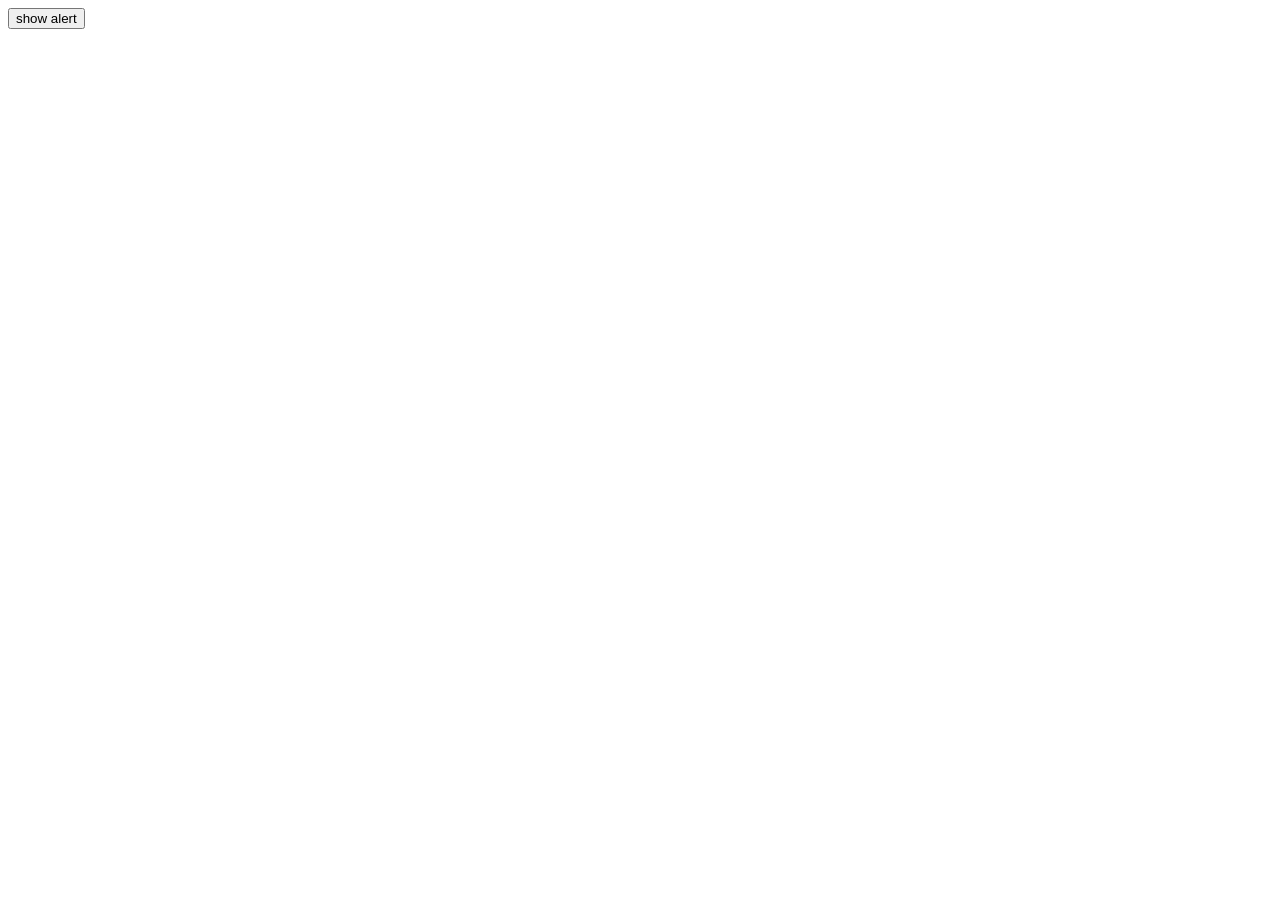
==== alert/index.html @ f1506143 "Deploy otp-angular demo" ====
<!DOCTYPE html><html lang="en" data-beasties-container><head>
  <meta charset="utf-8">
  <title>otp-angular | Angular OTP Input</title>
  <base href="/otp-angular/">
  <meta name="viewport" content="width=device-width, initial-scale=1">
  <link rel="icon" type="image/svg+xml" href="favicon.svg">
<link rel="stylesheet" href="styles-5INURTSO.css"></head>
<body><!--nghm--><script type="text/javascript" id="ng-event-dispatch-contract">(()=>{function p(t,n,r,o,e,i,f,m){return{eventType:t,event:n,targetElement:r,eic:o,timeStamp:e,eia:i,eirp:f,eiack:m}}function u(t){let n=[],r=e=>{n.push(e)};return{c:t,q:n,et:[],etc:[],d:r,h:e=>{r(p(e.type,e,e.target,t,Date.now()))}}}function s(t,n,r){for(let o=0;o<n.length;o++){let e=n[o];(r?t.etc:t.et).push(e),t.c.addEventListener(e,t.h,r)}}function c(t,n,r,o,e=window){let i=u(t);e._ejsas||(e._ejsas={}),e._ejsas[n]=i,s(i,r),s(i,o,!0)}window.__jsaction_bootstrap=c;})();
</script><script>window.__jsaction_bootstrap(document.body,"ng",["click"],[]);</script>
  <app-root ng-version="22.1.7" ngh="1" ng-server-context="ssg"><router-outlet></router-outlet><app-alert ngh="0"><button jsaction="click:;">show alert</button></app-alert><!----></app-root>
<link rel="modulepreload" href="chunk-hR_3HBPl.js"><script src="main-RLNQIBAA.js" type="module"></script>
<link rel="modulepreload" href="chunk-CPKc-Rwp.js">


<script id="ng-state" type="application/json">{"__nghData__":[{},{"c":{"0":[{"i":"c3767641241","r":1}]}}]}</script></body></html>
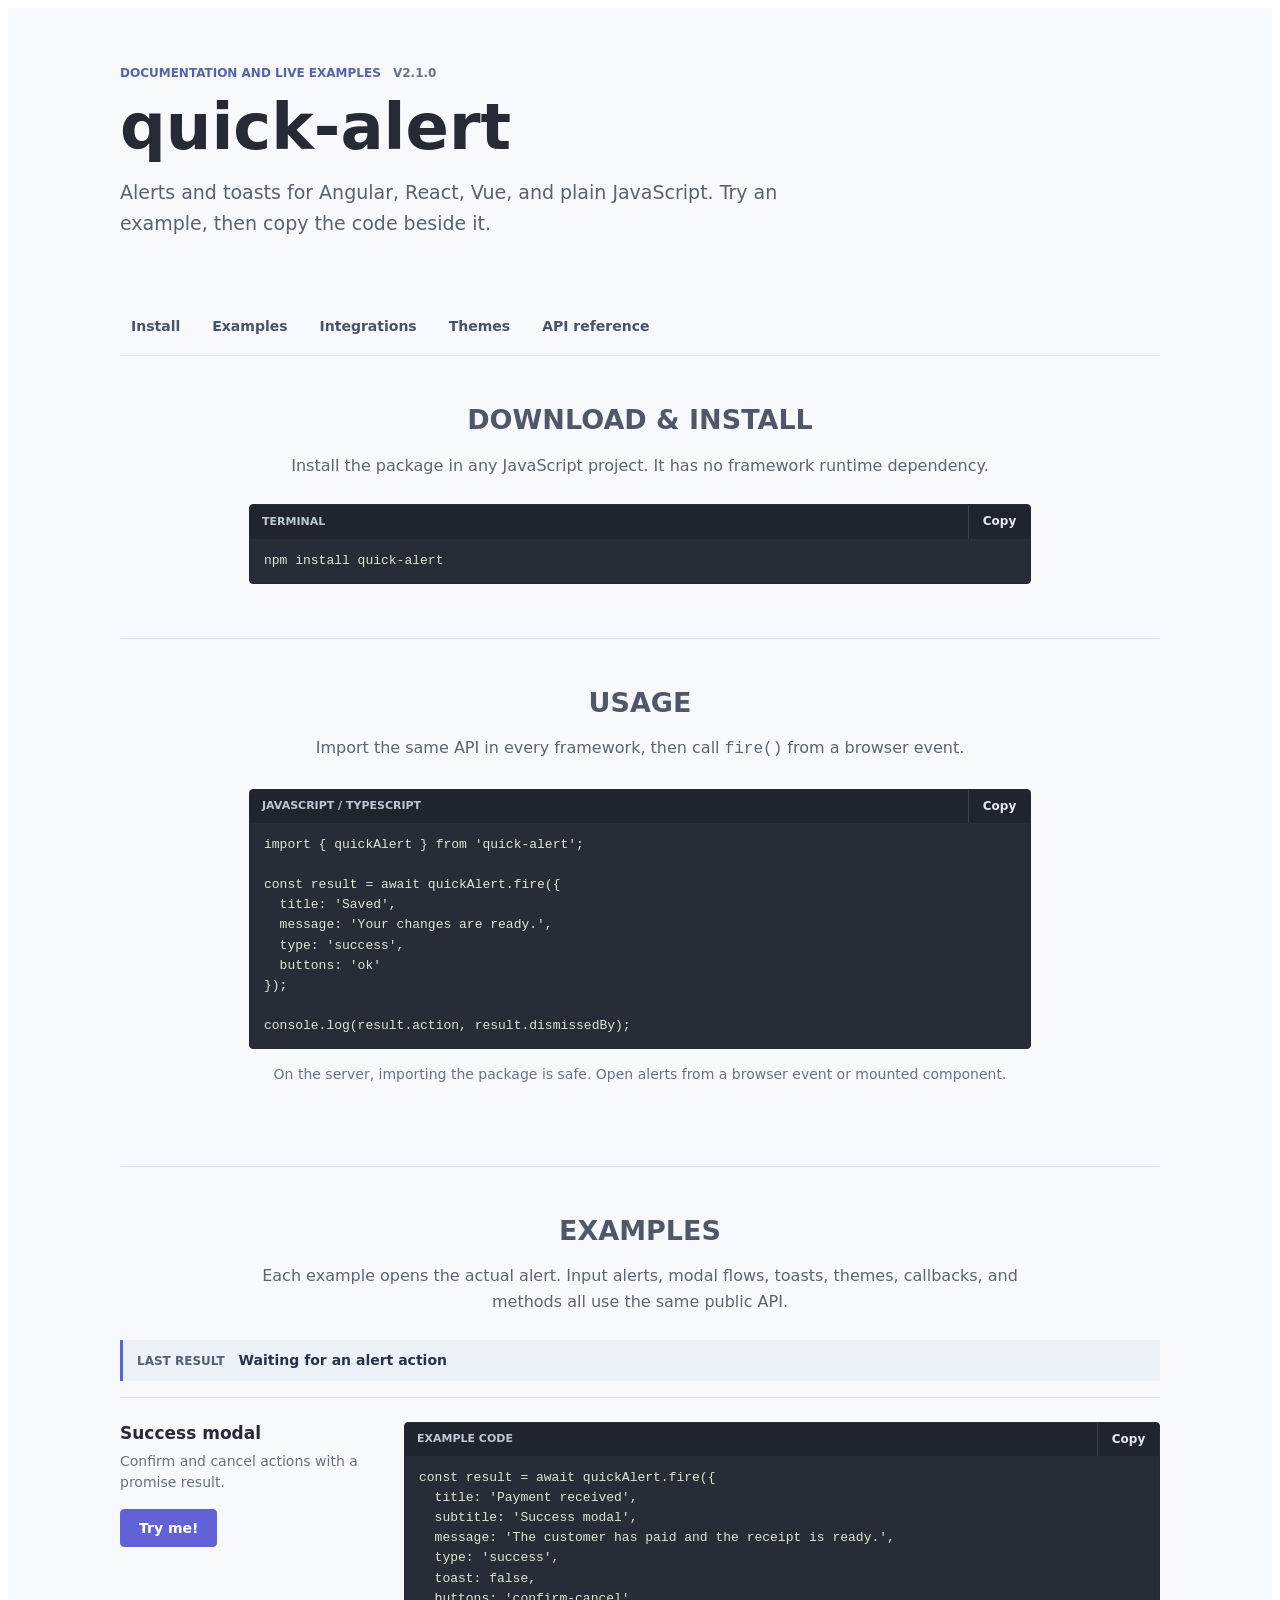
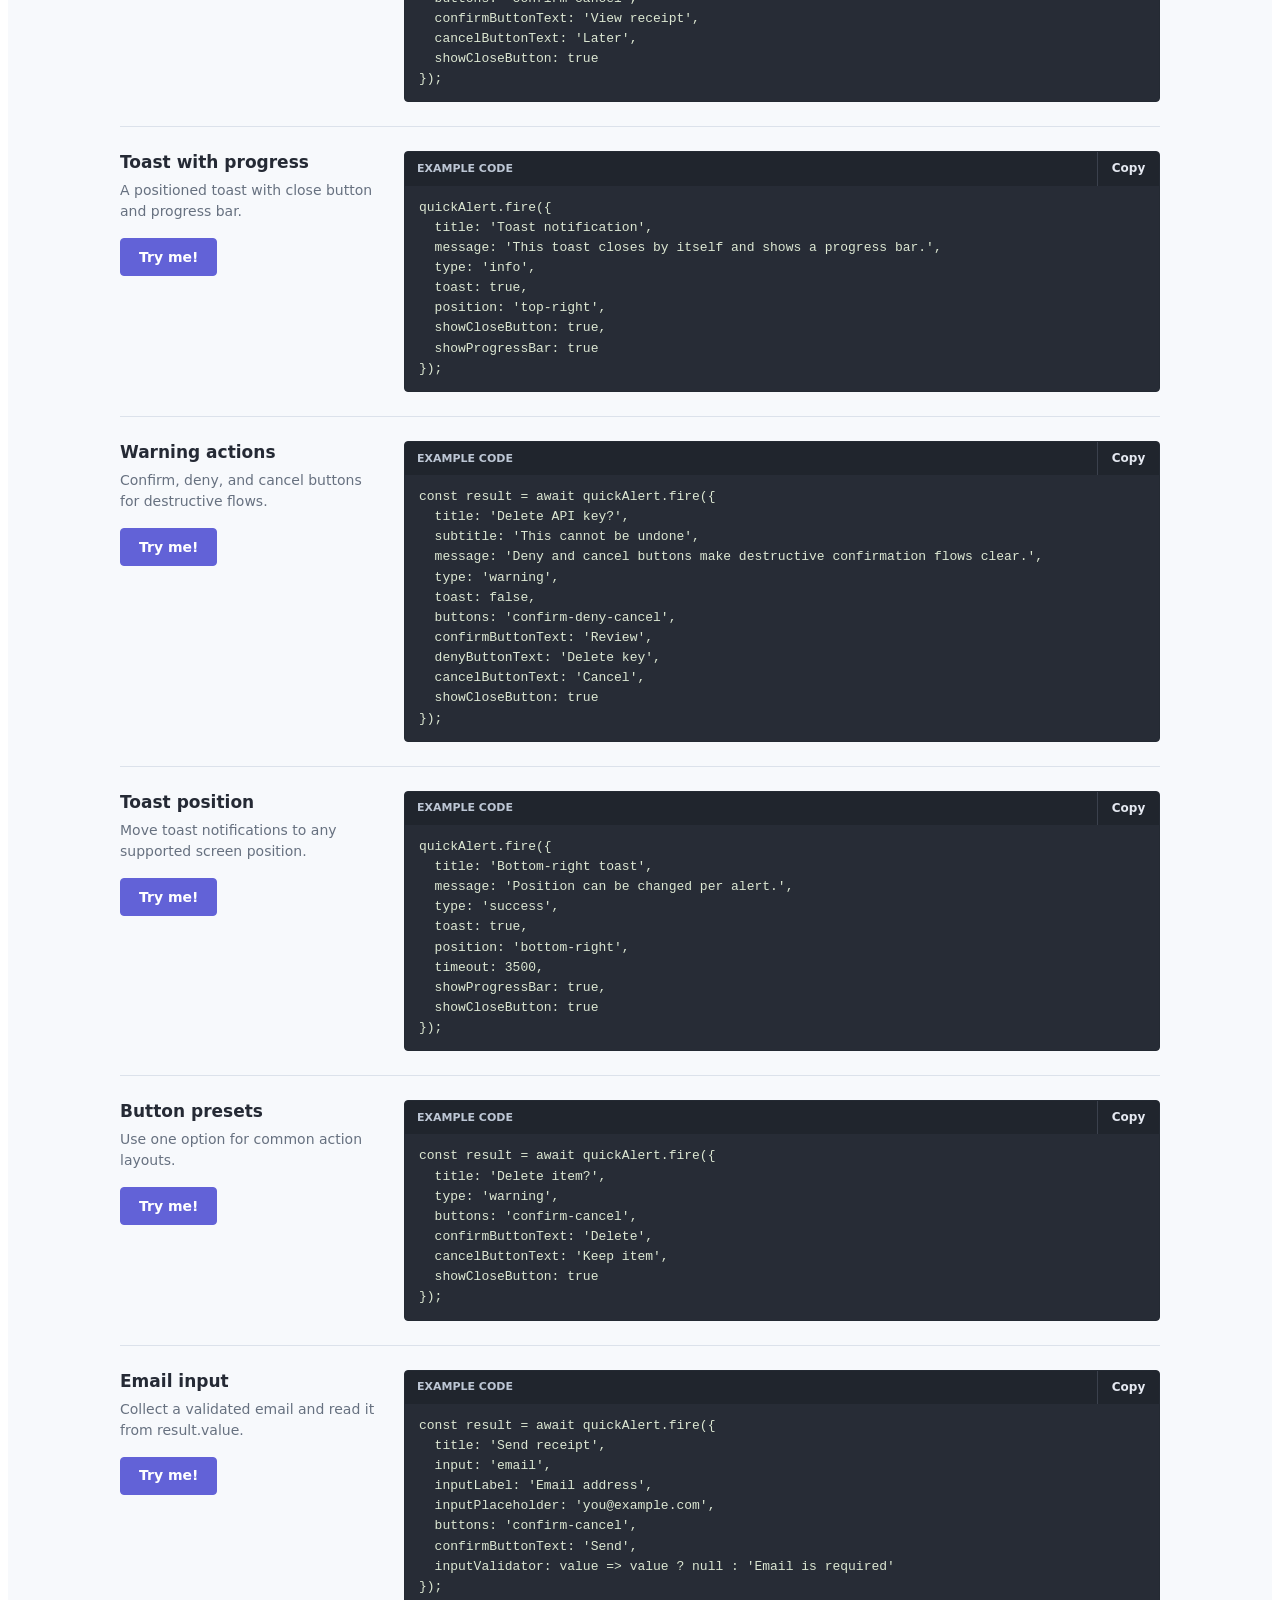
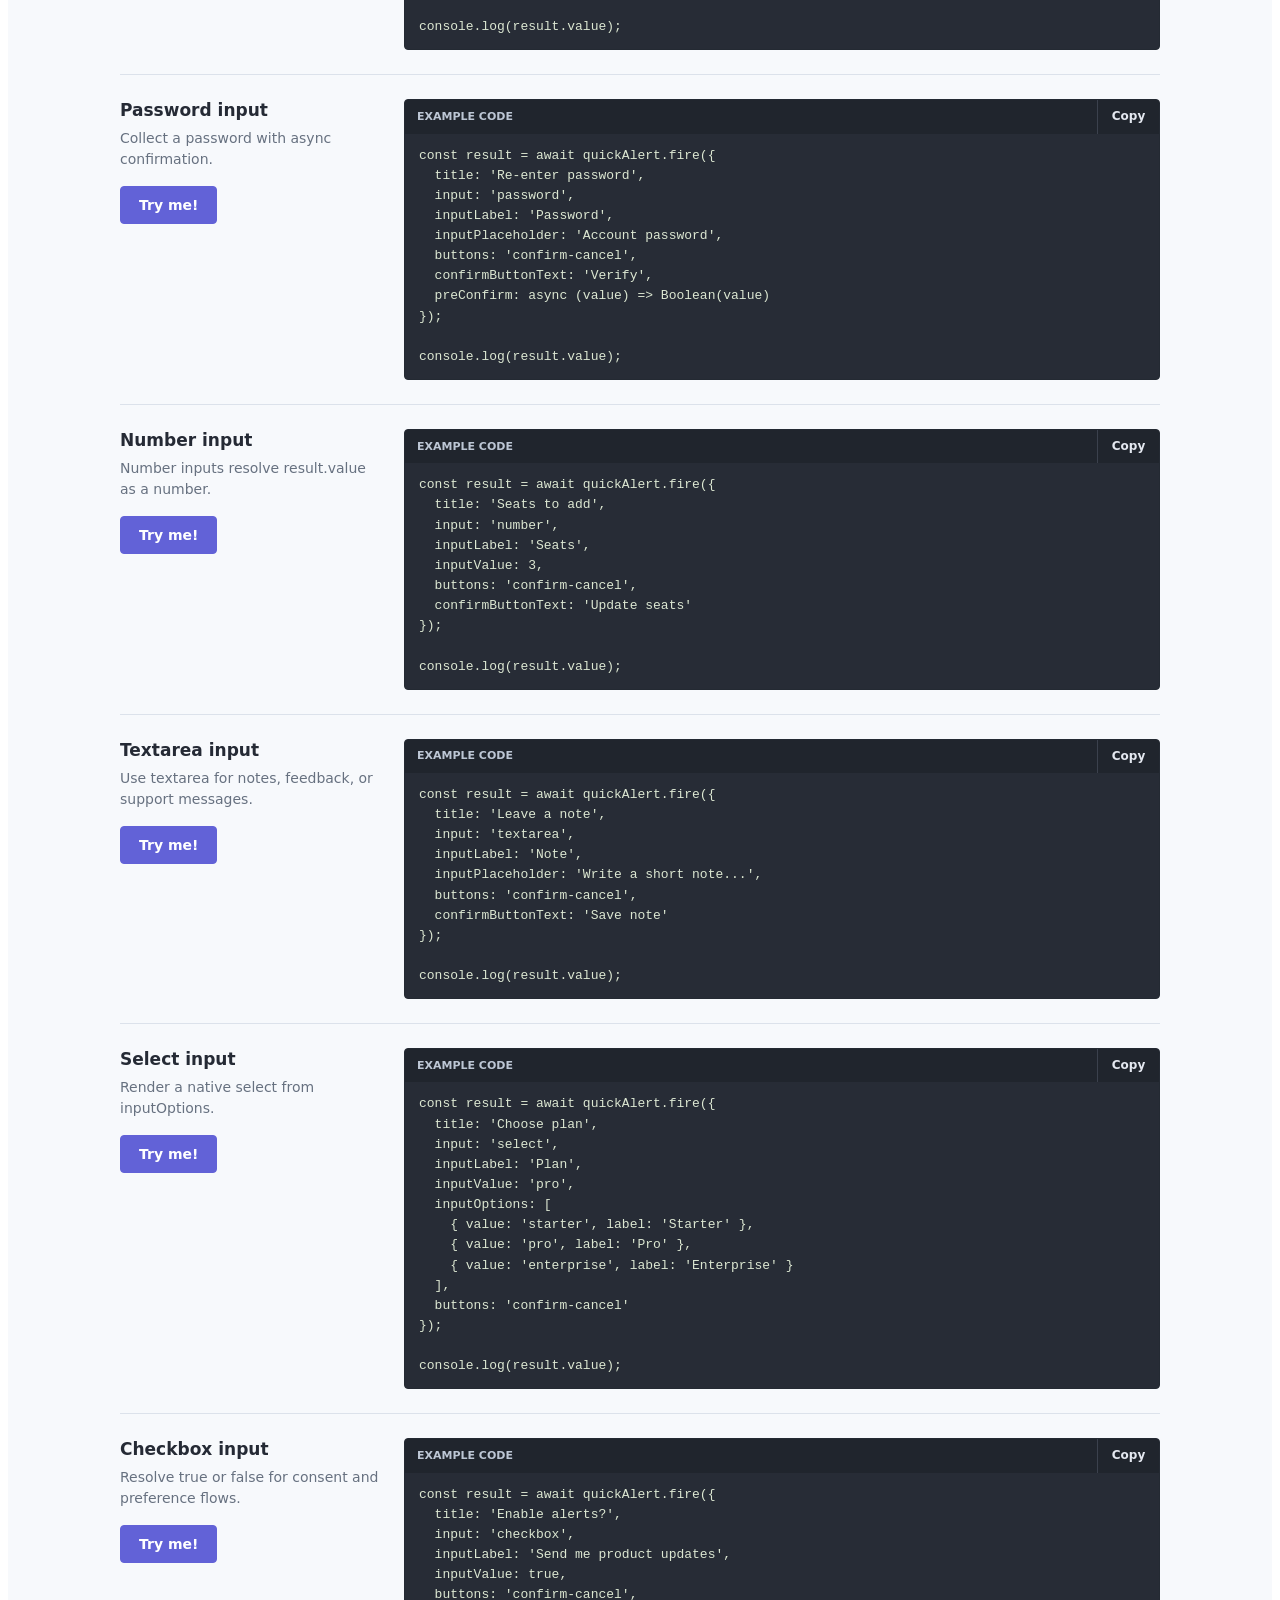
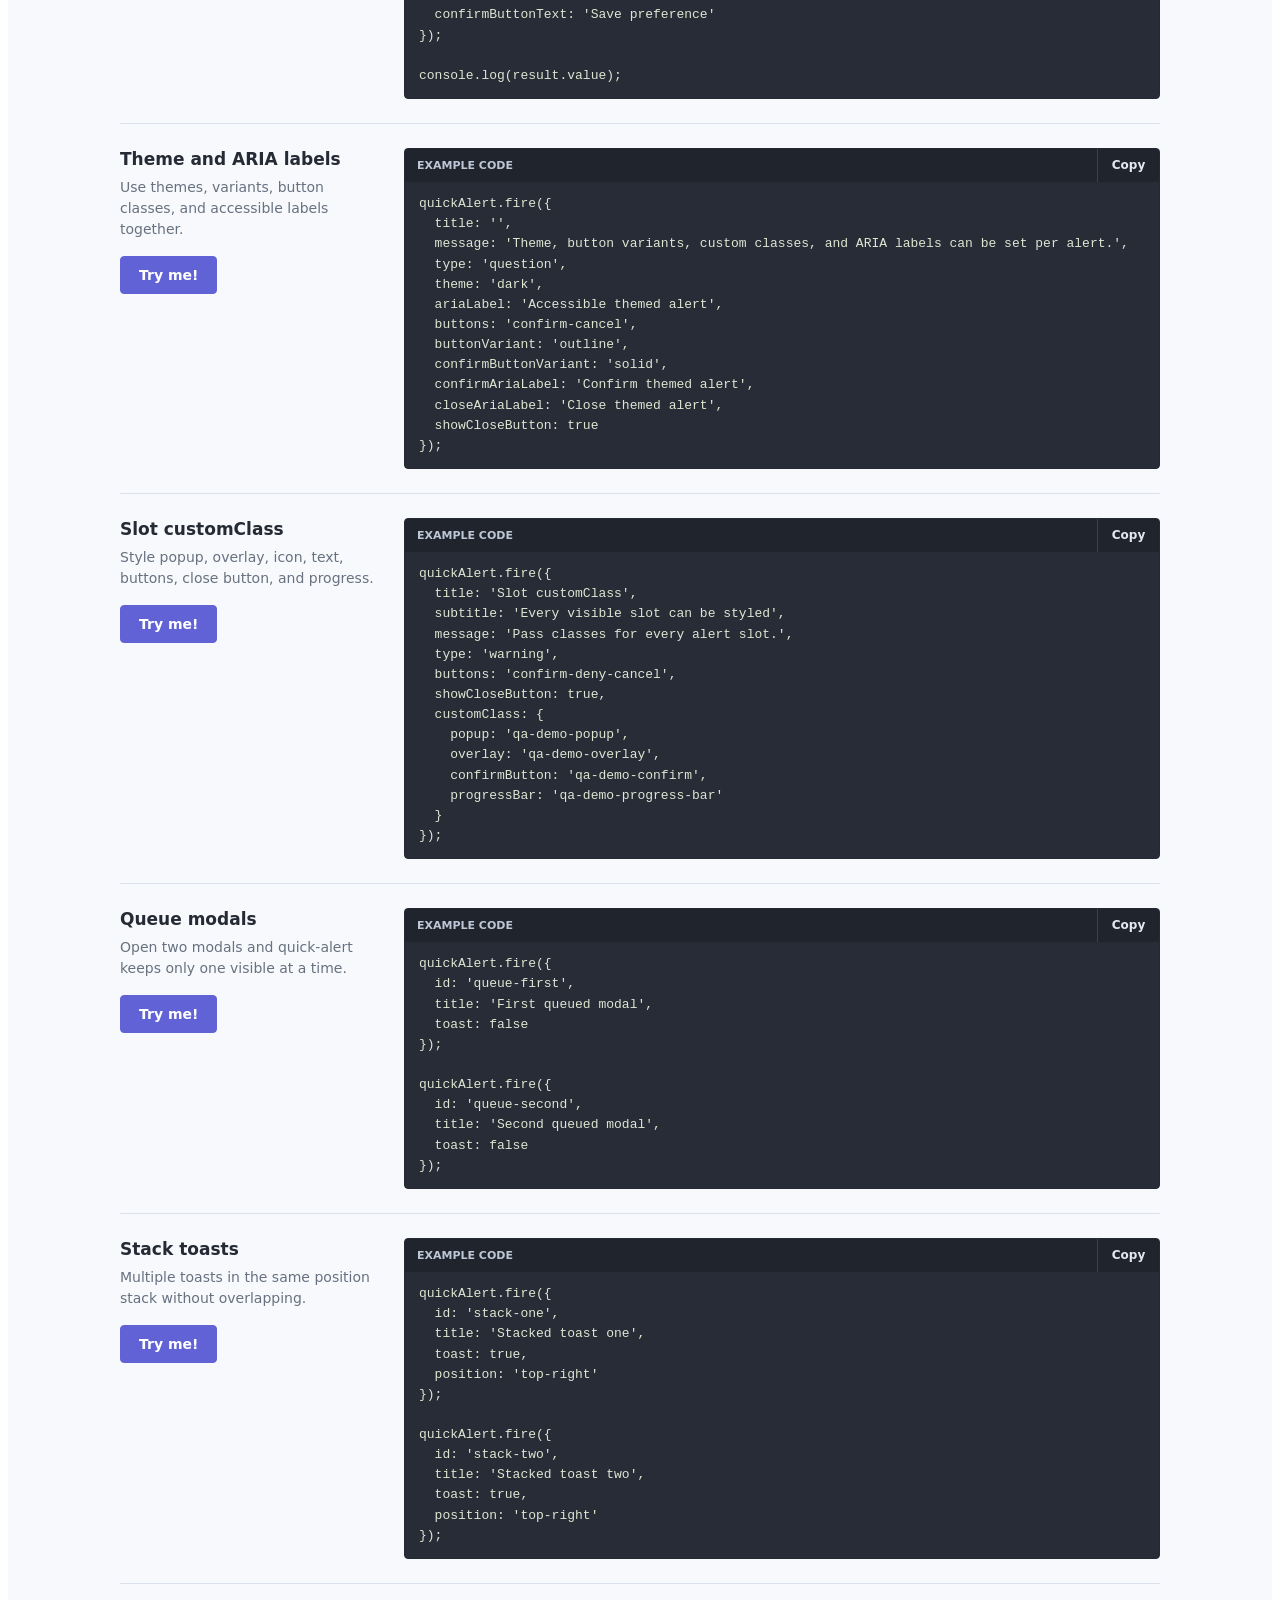
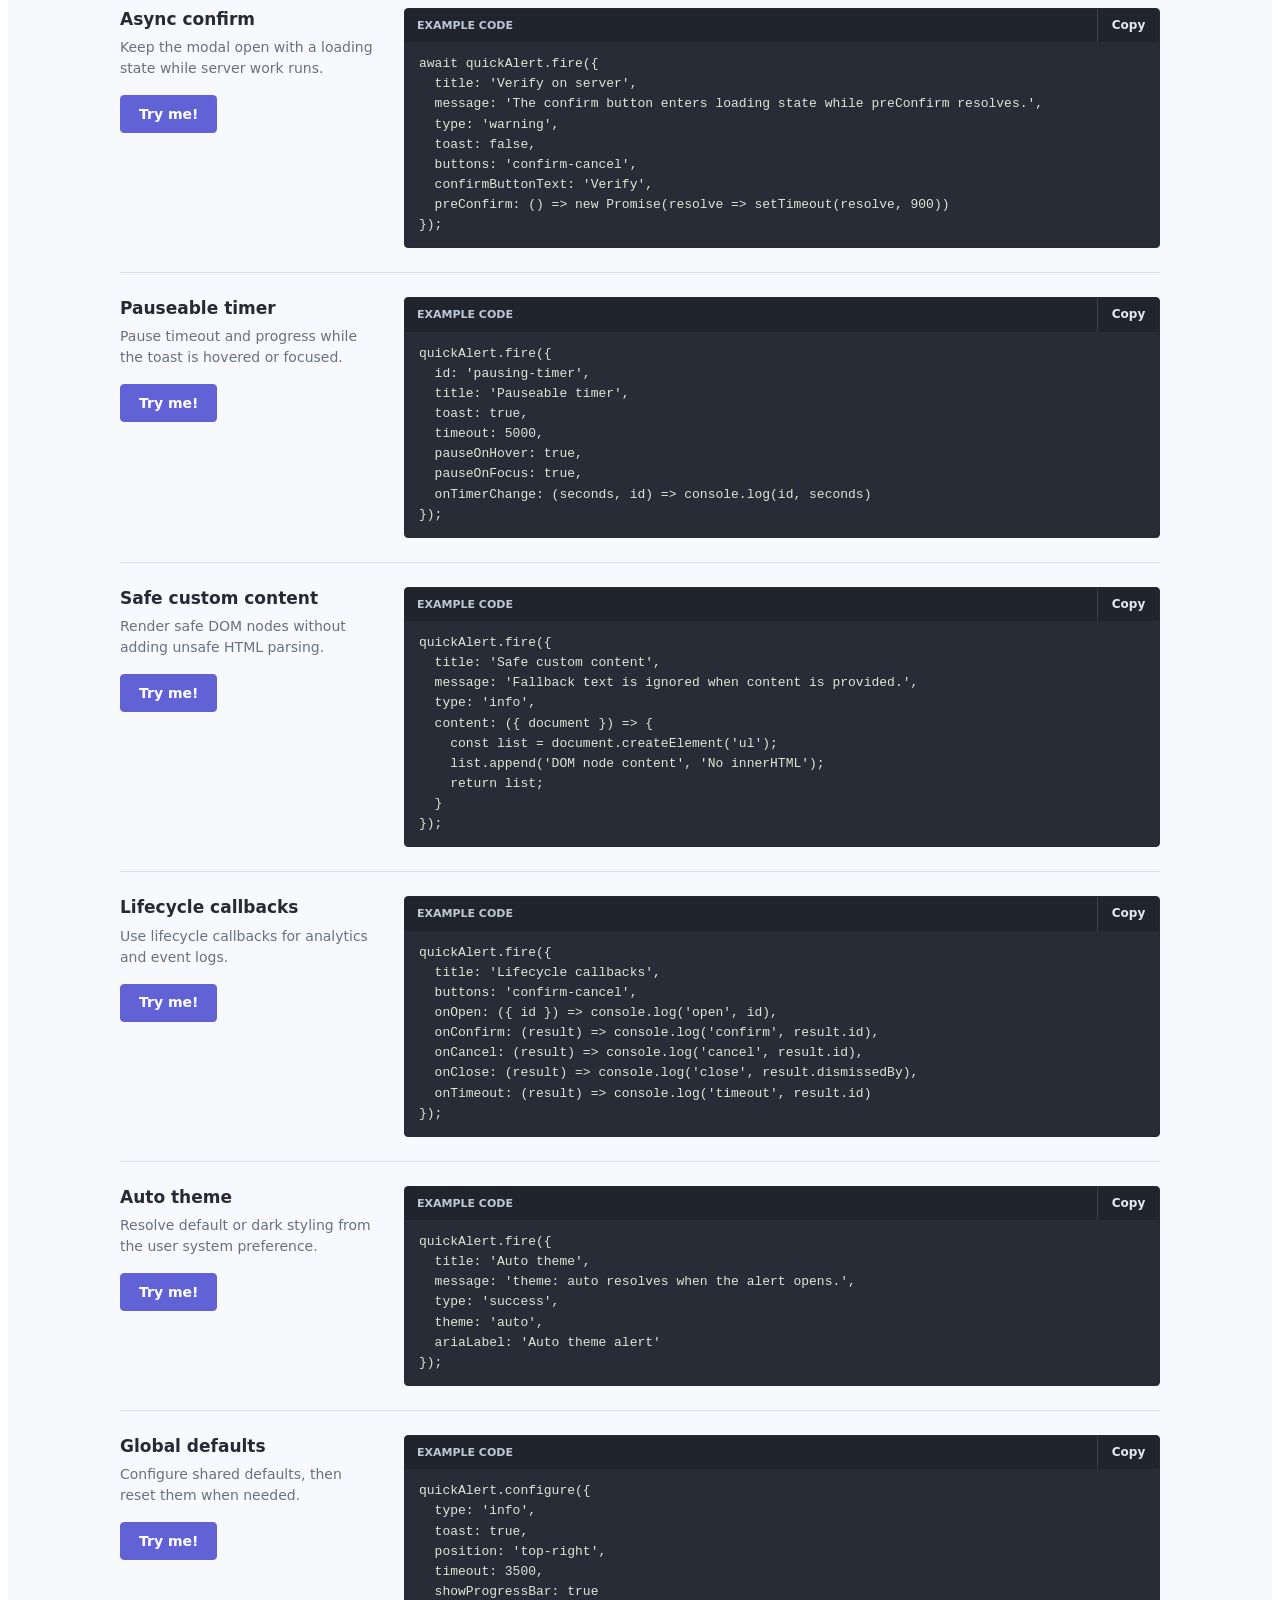
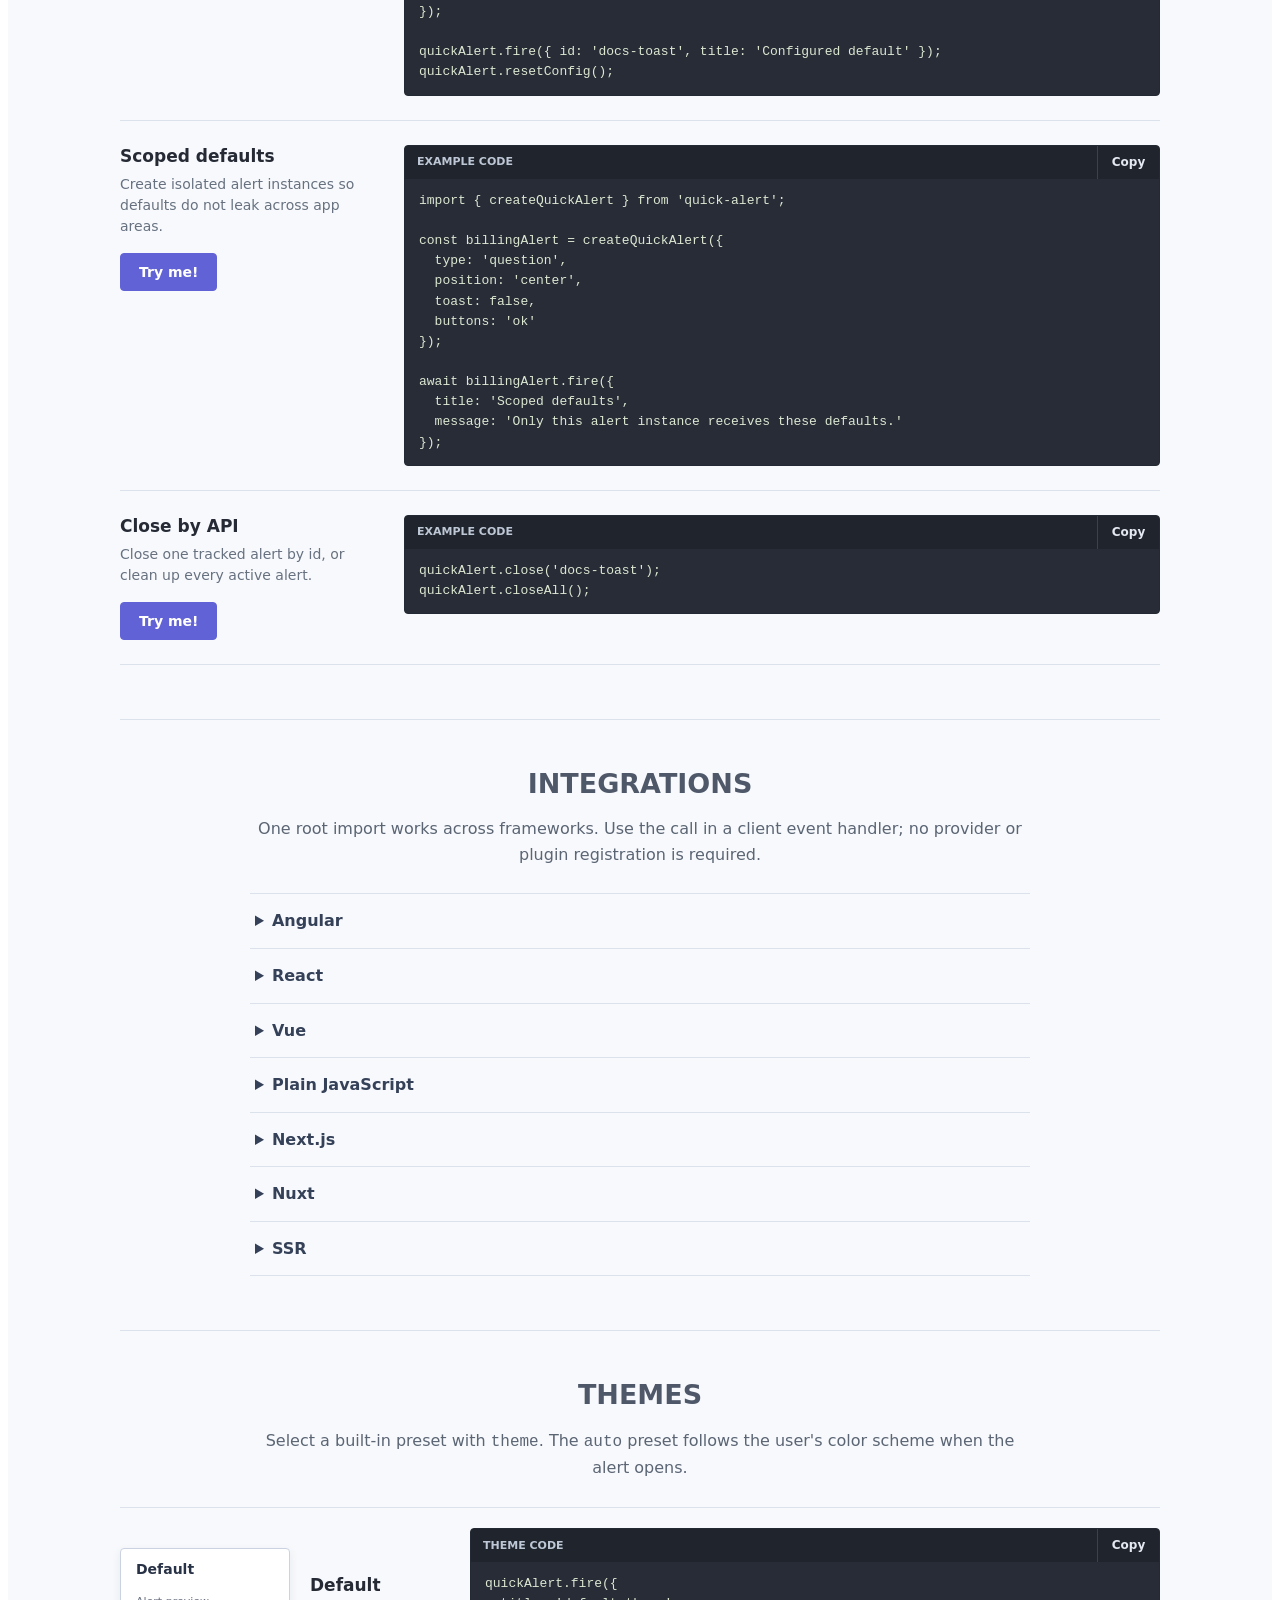
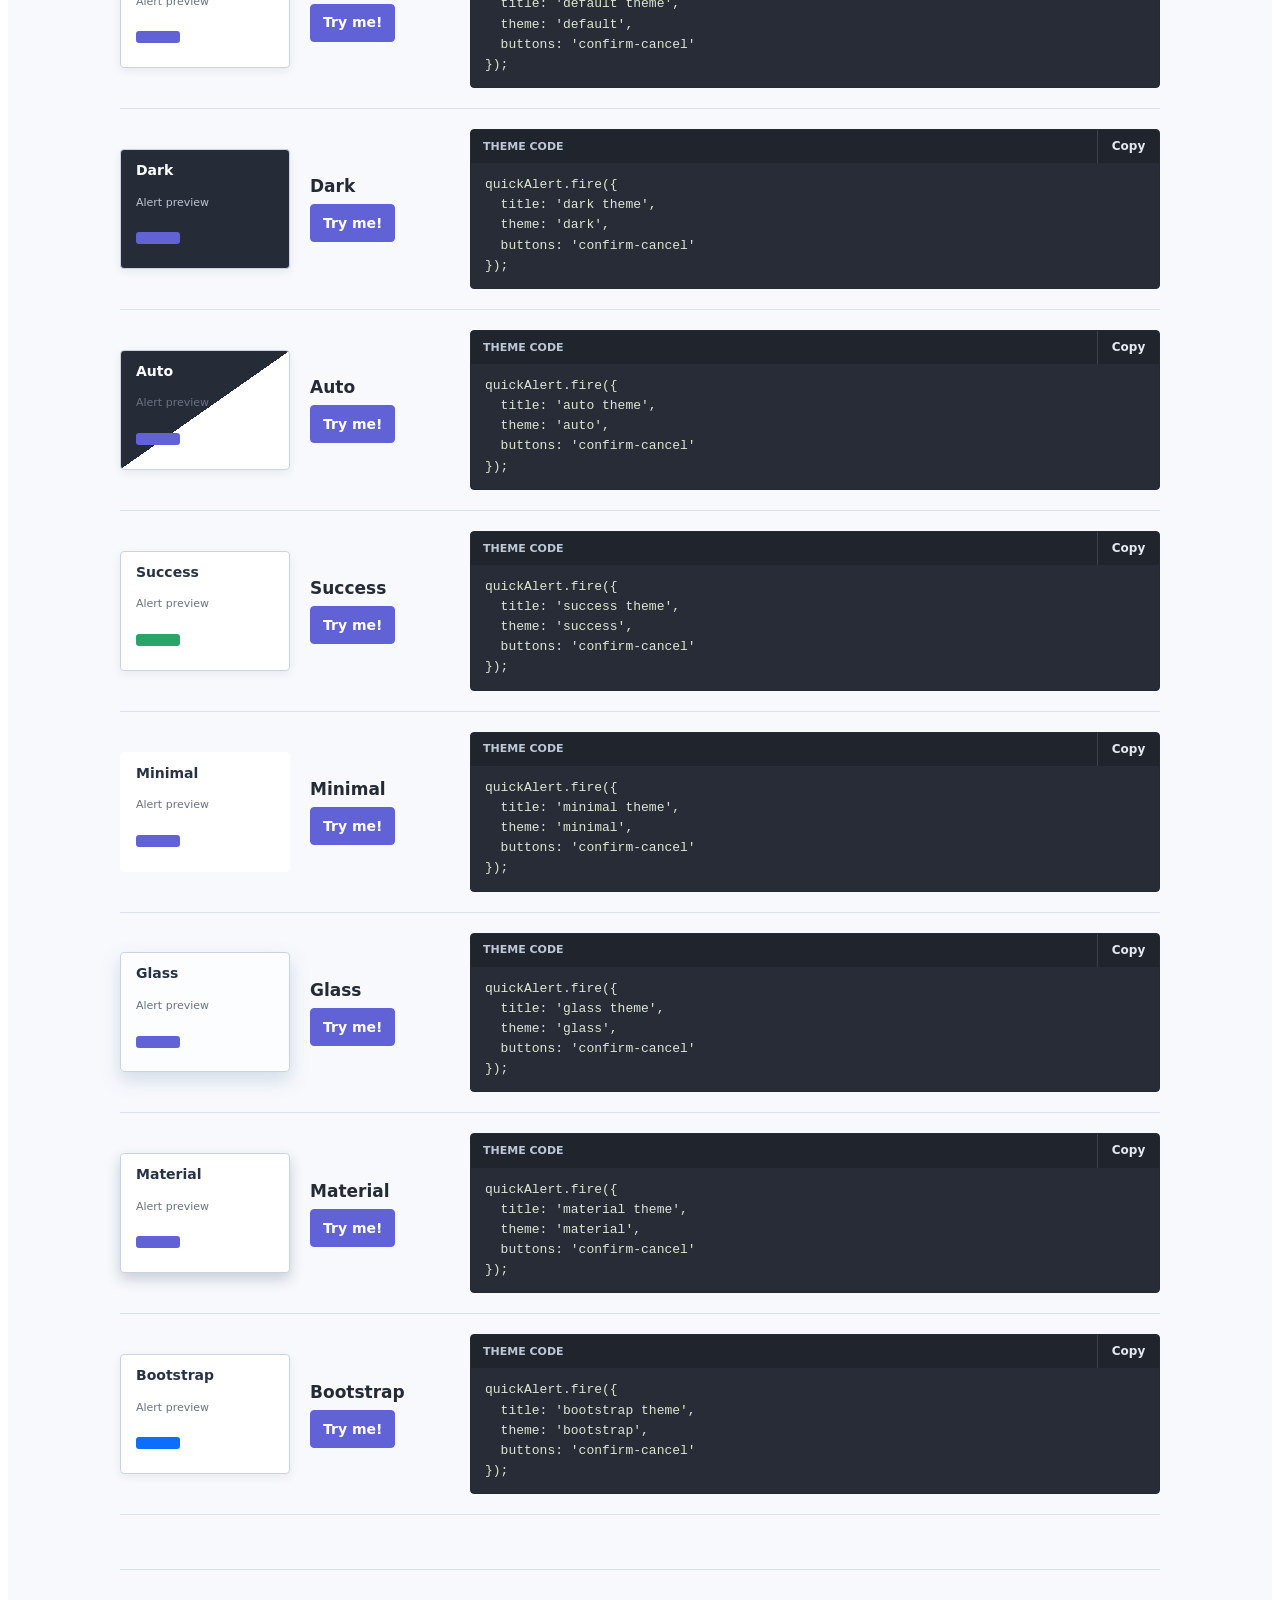
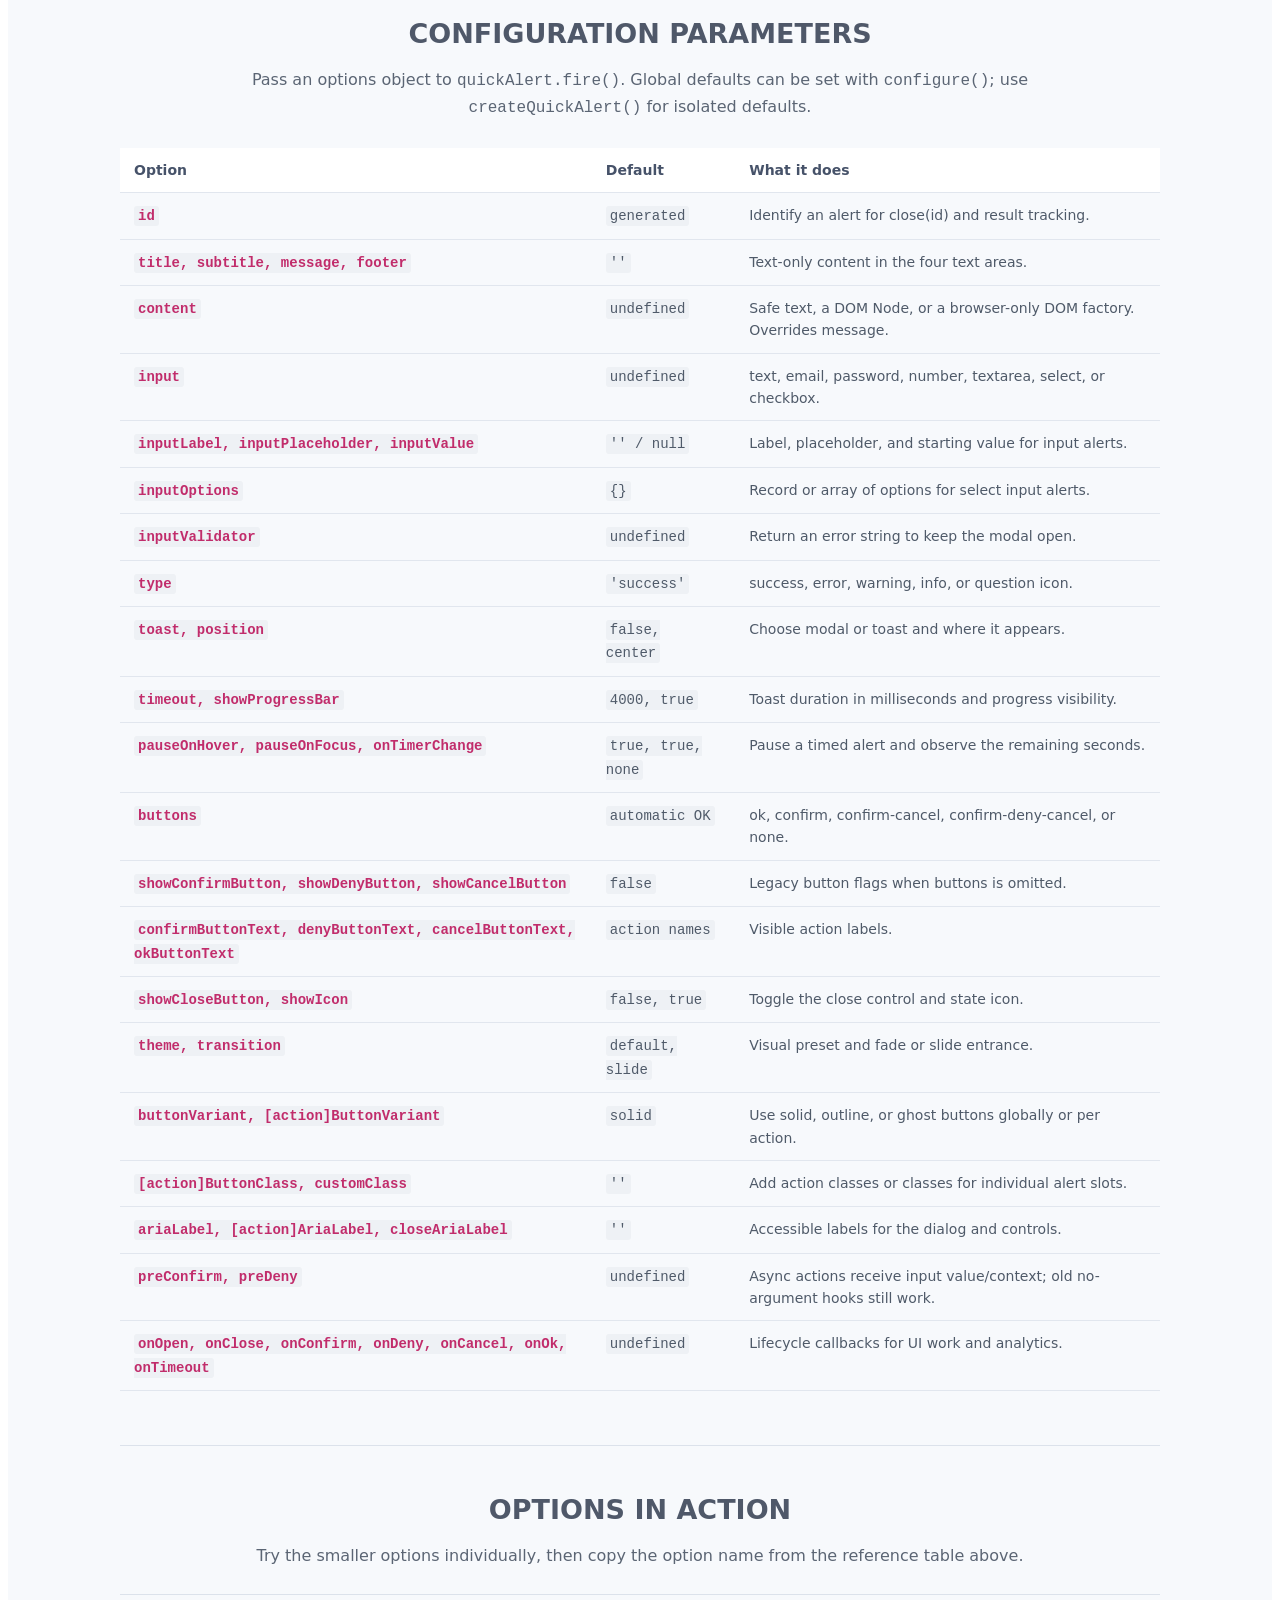
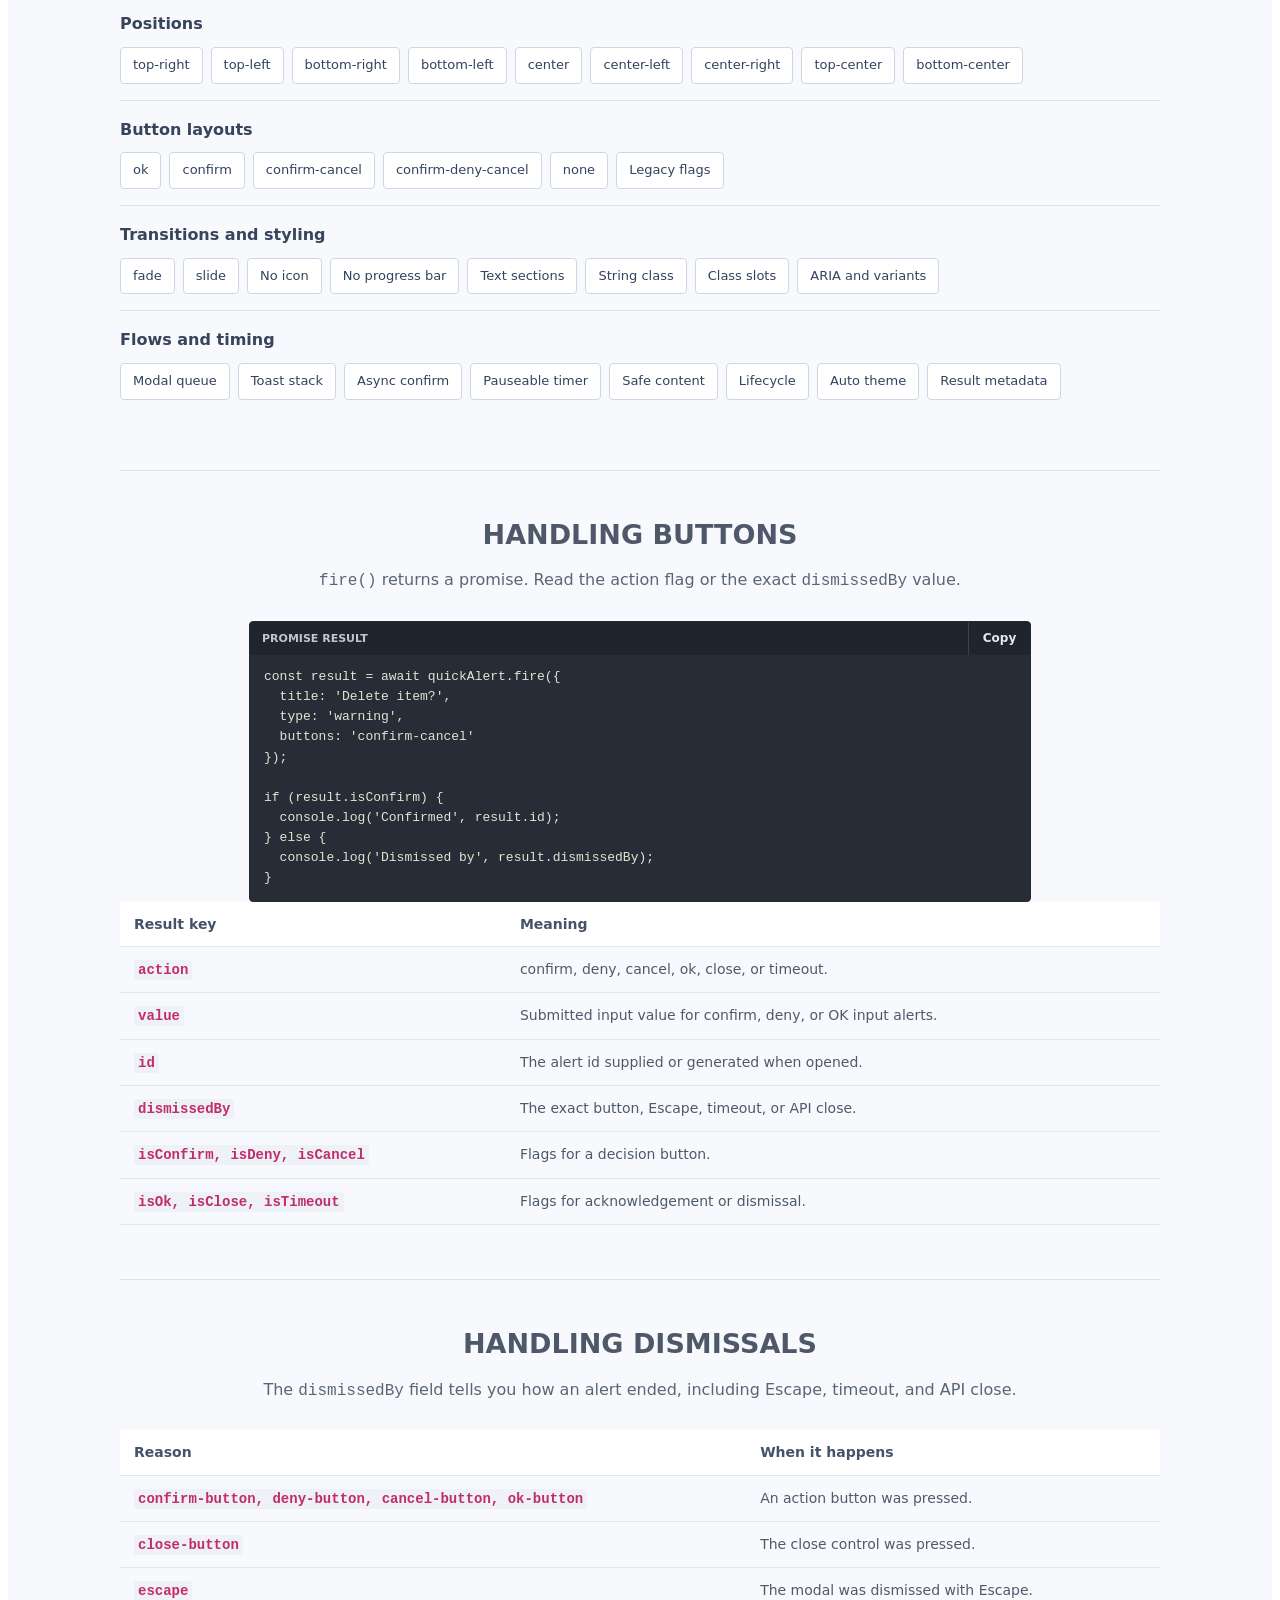
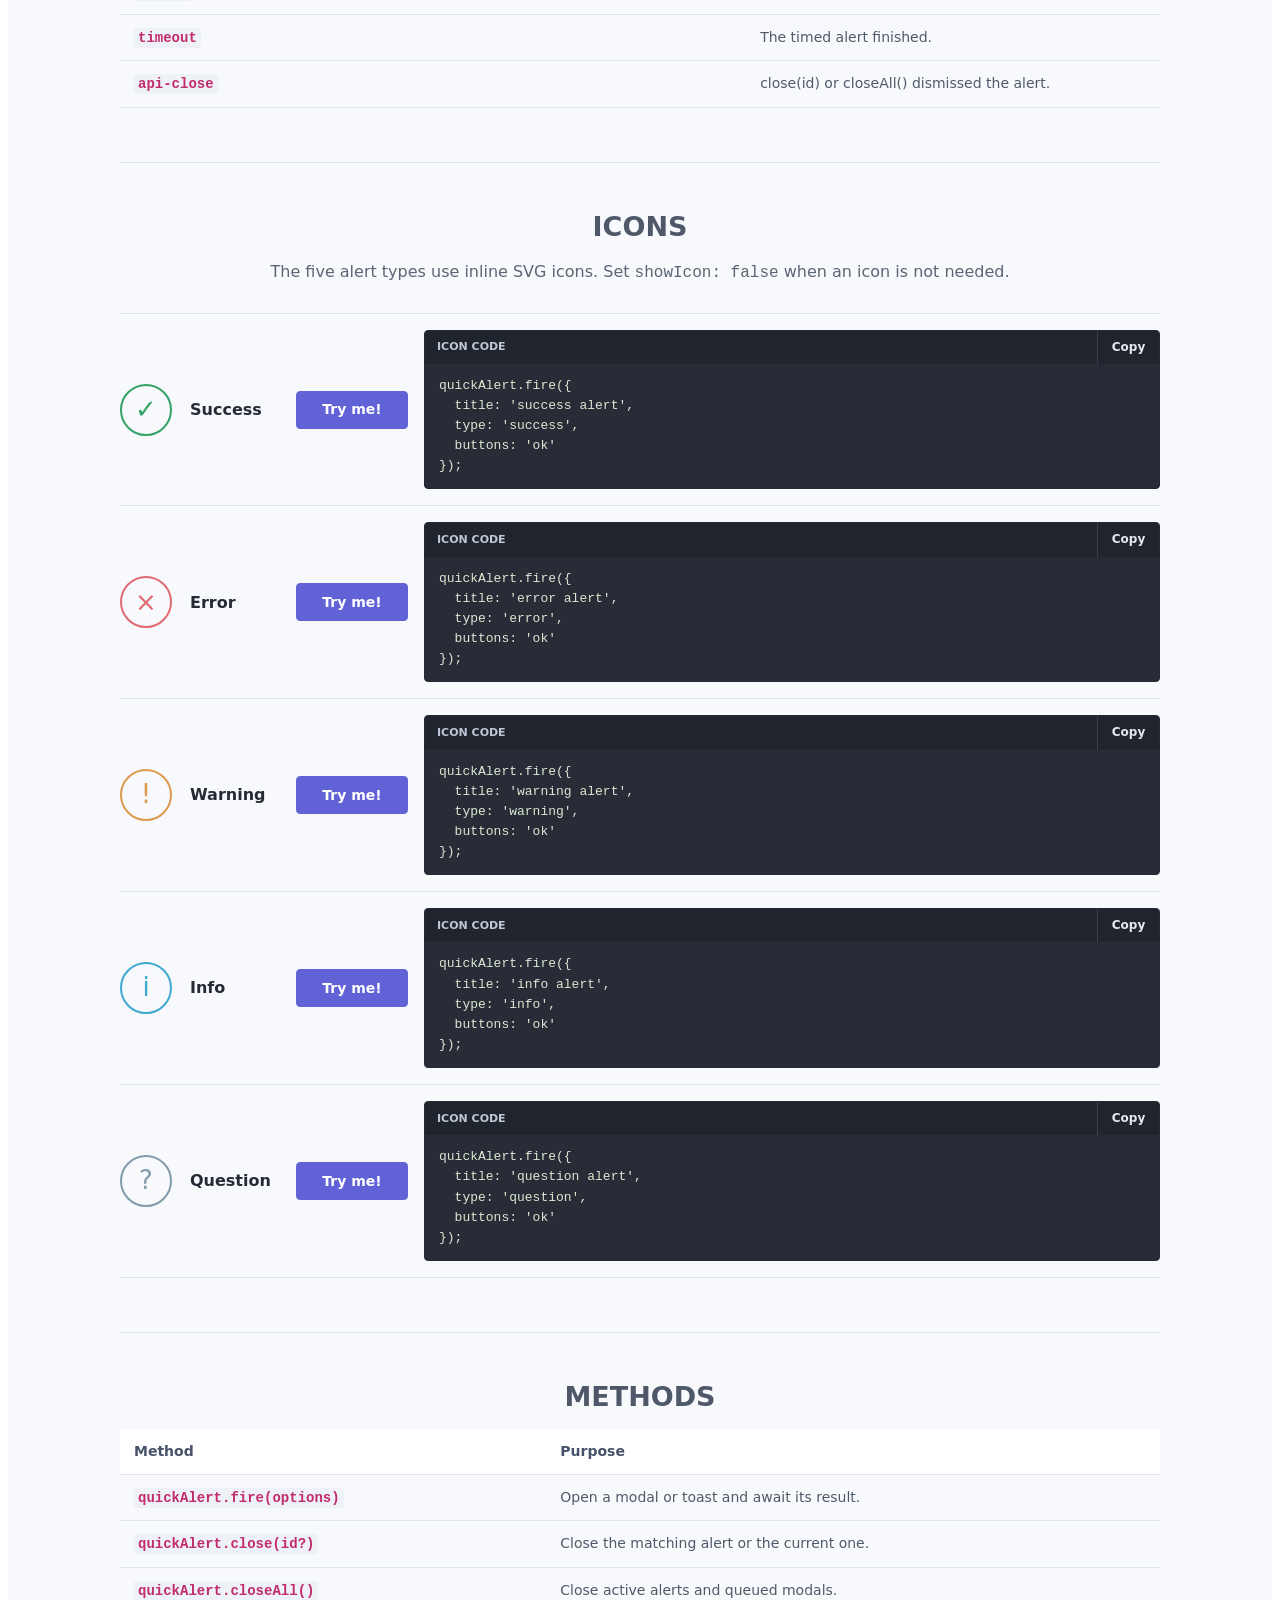
==== commit 53252b22: "Deploy otp-angular demo" ====
--- a/alert/index.html
+++ b/alert/index.html
@@ -1,15 +1,356 @@
 <!DOCTYPE html><html lang="en" data-beasties-container><head>
   <meta charset="utf-8">
-  <title>otp-angular | Angular OTP Input</title>
+  <title>quick-alert | Universal Alert and Toast</title>
   <base href="/otp-angular/">
   <meta name="viewport" content="width=device-width, initial-scale=1">
-  <link rel="icon" type="image/svg+xml" href="favicon.svg">
-<link rel="stylesheet" href="styles-5INURTSO.css"></head>
+  <link rel="icon" type="image/svg+xml" href="/otp-angular/quick-alert-favicon.svg">
+<link rel="stylesheet" href="styles-QHM5J3GR.css" media="print" onload="this.media='all'"><noscript><link rel="stylesheet" href="styles-QHM5J3GR.css"></noscript><style ng-app-id="ng">.alert-docs[_ngcontent-ng-c1552840960]{min-height:100vh;background:#f7f9fc;color:#252a35;font:16px/1.6 Inter,ui-sans-serif,system-ui,-apple-system,BlinkMacSystemFont,Segoe UI,sans-serif;padding:36px clamp(16px,4vw,56px) 100px}.intro[_ngcontent-ng-c1552840960], .docs-section[_ngcontent-ng-c1552840960]{max-width:1040px;margin-inline:auto}.intro[_ngcontent-ng-c1552840960]{padding:20px 0 0}.eyebrow[_ngcontent-ng-c1552840960]{color:#5664a9;font-size:12px;font-weight:750;margin:0 0 12px;text-transform:uppercase}.eyebrow[_ngcontent-ng-c1552840960]   span[_ngcontent-ng-c1552840960]{color:#697386;margin-left:8px}h1[_ngcontent-ng-c1552840960]{font-size:clamp(42px,6vw,64px);line-height:1;margin:0}.lead[_ngcontent-ng-c1552840960]{color:#596273;font-size:19px;max-width:700px;margin:18px 0 0}.package-stats[_ngcontent-ng-c1552840960]{align-items:center;color:#657083;display:flex;flex-wrap:wrap;gap:8px 22px;min-height:24px;margin-top:20px;font-size:13px}.package-stats[_ngcontent-ng-c1552840960]   strong[_ngcontent-ng-c1552840960]{color:#4058ab;font-weight:700}.package-stats[_ngcontent-ng-c1552840960]   a[_ngcontent-ng-c1552840960]{align-items:center;color:#36435a;display:inline-flex;gap:5px;text-decoration:none}.package-stats[_ngcontent-ng-c1552840960]   a[_ngcontent-ng-c1552840960]:hover, .package-stats[_ngcontent-ng-c1552840960]   a[_ngcontent-ng-c1552840960]:focus-visible{color:#4058ab;text-decoration:underline}.package-stats[_ngcontent-ng-c1552840960]   a[_ngcontent-ng-c1552840960]   strong[_ngcontent-ng-c1552840960]{color:inherit}.scroll-to-top[_ngcontent-ng-c1552840960]{align-items:center;background:#fff;border:1px solid #cbd3e2;border-radius:50%;bottom:calc(20px + env(safe-area-inset-bottom));box-shadow:0 5px 18px #25345424;color:#384964;cursor:pointer;display:flex;font:22px/1 system-ui,sans-serif;height:44px;justify-content:center;position:fixed;right:calc(20px + env(safe-area-inset-right));width:44px;z-index:20}.scroll-to-top[_ngcontent-ng-c1552840960]:hover, .scroll-to-top[_ngcontent-ng-c1552840960]:focus-visible{border-color:#5665d8;color:#4354c4;outline:2px solid #adb8f2;outline-offset:2px}.page-nav[_ngcontent-ng-c1552840960]{display:flex;flex-wrap:wrap;gap:10px}.page-nav[_ngcontent-ng-c1552840960]{border-bottom:1px solid #dce2eb;margin-top:28px;padding-bottom:13px}.page-nav[_ngcontent-ng-c1552840960]   button[_ngcontent-ng-c1552840960]{border:0;background:none;color:#46536b;cursor:pointer;font:inherit;font-size:14px;font-weight:650;padding:5px 11px}.page-nav[_ngcontent-ng-c1552840960]   button[_ngcontent-ng-c1552840960]:hover, .page-nav[_ngcontent-ng-c1552840960]   button[_ngcontent-ng-c1552840960]:focus-visible{color:#4354c4;text-decoration:underline}.code-toolbar[_ngcontent-ng-c1552840960]   button[_ngcontent-ng-c1552840960]{background:transparent;border:0;cursor:pointer;font:inherit;font-size:12px;font-weight:700;padding:7px 12px}.docs-section[_ngcontent-ng-c1552840960]{border-top:1px solid #dce2eb;padding:48px 0 54px;scroll-margin-top:18px}.docs-section#install[_ngcontent-ng-c1552840960]{border-top:0}.docs-section[_ngcontent-ng-c1552840960]   h2[_ngcontent-ng-c1552840960]{color:#4f5869;font-size:27px;font-weight:550;line-height:1.2;margin:0 0 16px;text-align:center;text-transform:uppercase}.docs-section[_ngcontent-ng-c1552840960] > p[_ngcontent-ng-c1552840960]{color:#5b6574;margin:0 auto 26px;max-width:780px;text-align:center}.docs-section[_ngcontent-ng-c1552840960] > .note[_ngcontent-ng-c1552840960]{color:#697386;font-size:14px;margin-top:14px}.docs-section[_ngcontent-ng-c1552840960] > .code-block[_ngcontent-ng-c1552840960]{max-width:780px;margin-inline:auto}.code-block[_ngcontent-ng-c1552840960]{background:#272c36;border:1px solid #242a33;border-radius:4px;min-width:0;overflow:hidden}.code-toolbar[_ngcontent-ng-c1552840960]{align-items:center;background:#20252d;color:#bdc7d5;display:flex;font-size:11px;font-weight:650;justify-content:space-between;min-height:32px;padding-left:12px;text-transform:uppercase}.code-toolbar[_ngcontent-ng-c1552840960]   button[_ngcontent-ng-c1552840960]{align-self:stretch;border-left:1px solid #3b414d;color:#e4e8f0;min-width:62px}.code-toolbar[_ngcontent-ng-c1552840960]   button[_ngcontent-ng-c1552840960]:hover, .code-toolbar[_ngcontent-ng-c1552840960]   button[_ngcontent-ng-c1552840960]:focus-visible{background:#45506b;color:#fff}pre[_ngcontent-ng-c1552840960]{color:#dce7d2;font:13px/1.55 ui-monospace,SFMono-Regular,Menlo,Consolas,monospace;margin:0;overflow:auto;padding:12px 14px;tab-size:2}pre[_ngcontent-ng-c1552840960]   code[_ngcontent-ng-c1552840960]{white-space:pre}code[_ngcontent-ng-c1552840960]{font-family:ui-monospace,SFMono-Regular,Menlo,Consolas,monospace}.live-result[_ngcontent-ng-c1552840960]{align-items:baseline;background:#edf1f8;border-left:3px solid #5665d8;color:#546074;display:flex;flex-wrap:wrap;gap:14px;margin-bottom:16px;padding:9px 14px}.live-result[_ngcontent-ng-c1552840960]   span[_ngcontent-ng-c1552840960]{font-size:12px;font-weight:800;text-transform:uppercase}.live-result[_ngcontent-ng-c1552840960]   strong[_ngcontent-ng-c1552840960]{color:#263247;font-size:14px;overflow-wrap:anywhere}.example-list[_ngcontent-ng-c1552840960]{border-top:1px solid #dce2eb}.example-row[_ngcontent-ng-c1552840960]{display:grid;gap:24px;grid-template-columns:minmax(0,260px) minmax(0,1fr);padding:24px 0;border-bottom:1px solid #dce2eb}.example-detail[_ngcontent-ng-c1552840960]   h3[_ngcontent-ng-c1552840960], .theme-copy[_ngcontent-ng-c1552840960]   h3[_ngcontent-ng-c1552840960]{font-size:17px;font-weight:650;line-height:1.3;margin:0 0 7px}.example-detail[_ngcontent-ng-c1552840960]   p[_ngcontent-ng-c1552840960]{color:#677180;font-size:14px;line-height:1.5;margin:0 0 16px}.try-button[_ngcontent-ng-c1552840960]{background:#6262d7;border:1px solid #6262d7;border-radius:4px;color:#fff;cursor:pointer;font:inherit;font-size:14px;font-weight:700;min-height:38px;padding:6px 18px}.try-button[_ngcontent-ng-c1552840960]:hover, .try-button[_ngcontent-ng-c1552840960]:focus-visible{background:#4b4bb6;outline:2px solid #b6b6f4;outline-offset:2px}.example-row[_ngcontent-ng-c1552840960]   .code-block[_ngcontent-ng-c1552840960]{align-self:start}.integration-list[_ngcontent-ng-c1552840960]{border-top:1px solid #dce2eb;max-width:780px;margin-inline:auto}.integration-list[_ngcontent-ng-c1552840960]   details[_ngcontent-ng-c1552840960]{border-bottom:1px solid #dce2eb;padding:11px 0}.integration-list[_ngcontent-ng-c1552840960]   summary[_ngcontent-ng-c1552840960]{color:#354158;cursor:pointer;font-weight:650;padding:3px 5px}.integration-list[_ngcontent-ng-c1552840960]   .code-block[_ngcontent-ng-c1552840960]{margin-top:10px}.theme-list[_ngcontent-ng-c1552840960]{border-top:1px solid #dce2eb}.theme-row[_ngcontent-ng-c1552840960]{align-items:center;border-bottom:1px solid #dce2eb;display:grid;gap:20px;grid-template-columns:170px 140px minmax(0,1fr);padding:20px 0}.theme-preview[_ngcontent-ng-c1552840960]{background:#fff;border:1px solid #cbd3e2;border-radius:4px;box-shadow:0 3px 10px #20314c12;color:#283246;display:grid;gap:3px;height:94px;padding:12px 15px}.theme-preview[_ngcontent-ng-c1552840960]   strong[_ngcontent-ng-c1552840960]{font-size:14px;line-height:1.2;text-transform:capitalize}.theme-preview[_ngcontent-ng-c1552840960]   span[_ngcontent-ng-c1552840960]{color:#6b7280;font-size:11px}.theme-preview[_ngcontent-ng-c1552840960]   i[_ngcontent-ng-c1552840960]{background:#6262d7;border-radius:3px;height:12px;margin-top:6px;width:44px}.theme-dark[_ngcontent-ng-c1552840960]{background:#252b37;color:#fff}.theme-dark[_ngcontent-ng-c1552840960]   span[_ngcontent-ng-c1552840960]{color:#bdc5d4}.theme-auto[_ngcontent-ng-c1552840960]{background:linear-gradient(145deg,#252b37 0 50%,#fff 50% 100%);color:#fff}.theme-success[_ngcontent-ng-c1552840960]   i[_ngcontent-ng-c1552840960]{background:#29a569}.theme-minimal[_ngcontent-ng-c1552840960]{box-shadow:none;border-color:transparent}.theme-glass[_ngcontent-ng-c1552840960]{background:#ffffffb0;box-shadow:0 8px 18px #6986af40}.theme-material[_ngcontent-ng-c1552840960]{box-shadow:0 6px 14px #20314c38}.theme-bootstrap[_ngcontent-ng-c1552840960]   i[_ngcontent-ng-c1552840960]{background:#0d6efd}.theme-copy[_ngcontent-ng-c1552840960]   h3[_ngcontent-ng-c1552840960]{text-transform:capitalize}.theme-copy[_ngcontent-ng-c1552840960]   .try-button[_ngcontent-ng-c1552840960]{padding-inline:12px}.table-scroll[_ngcontent-ng-c1552840960]{overflow-x:auto}table[_ngcontent-ng-c1552840960]{border-collapse:collapse;font-size:14px;text-align:left;width:100%}thead[_ngcontent-ng-c1552840960]{background:#fff;color:#465269}th[_ngcontent-ng-c1552840960], td[_ngcontent-ng-c1552840960]{border-bottom:1px solid #e1e6ee;padding:11px 14px;vertical-align:top}th[_ngcontent-ng-c1552840960]{font-weight:650}tbody[_ngcontent-ng-c1552840960]   th[_ngcontent-ng-c1552840960]{color:#c12c6b;min-width:210px}tbody[_ngcontent-ng-c1552840960]   tr[_ngcontent-ng-c1552840960]:hover{background:#f0f3f9}td[_ngcontent-ng-c1552840960]{color:#4f5a69}td[_ngcontent-ng-c1552840960]   code[_ngcontent-ng-c1552840960], th[_ngcontent-ng-c1552840960]   code[_ngcontent-ng-c1552840960]{background:#eef1f5;border-radius:3px;overflow-wrap:anywhere;padding:2px 4px}.option-group[_ngcontent-ng-c1552840960]{border-top:1px solid #dce2eb;padding:16px 0}.option-group[_ngcontent-ng-c1552840960]   h3[_ngcontent-ng-c1552840960]{color:#37445b;font-size:16px;margin:0 0 10px}.option-buttons[_ngcontent-ng-c1552840960]{display:flex;flex-wrap:wrap;gap:8px}.option-buttons[_ngcontent-ng-c1552840960]   button[_ngcontent-ng-c1552840960]{background:#fff;border:1px solid #cdd6e5;border-radius:4px;color:#33435f;cursor:pointer;font:inherit;font-size:13px;padding:7px 12px}.option-buttons[_ngcontent-ng-c1552840960]   button[_ngcontent-ng-c1552840960]:hover, .option-buttons[_ngcontent-ng-c1552840960]   button[_ngcontent-ng-c1552840960]:focus-visible{border-color:#6262d7;color:#4b4bb6;outline:none}.method-actions[_ngcontent-ng-c1552840960]{margin:20px 0}.icon-list[_ngcontent-ng-c1552840960]{border-top:1px solid #dce2eb}.icon-row[_ngcontent-ng-c1552840960]{align-items:center;border-bottom:1px solid #dce2eb;display:grid;gap:16px;grid-template-columns:54px 90px 112px minmax(0,1fr);padding:16px 0}.icon-row[_ngcontent-ng-c1552840960]   strong[_ngcontent-ng-c1552840960]{text-transform:capitalize}.icon-mark[_ngcontent-ng-c1552840960]{align-items:center;border:2px solid currentColor;border-radius:50%;display:flex;font-size:26px;height:48px;justify-content:center;width:48px}.icon-success[_ngcontent-ng-c1552840960]{color:#34a268}.icon-error[_ngcontent-ng-c1552840960]{color:#e06b72}.icon-warning[_ngcontent-ng-c1552840960]{color:#de9a4e}.icon-info[_ngcontent-ng-c1552840960]{color:#41a9d0}.icon-question[_ngcontent-ng-c1552840960]{color:#829bab}.icon-row[_ngcontent-ng-c1552840960]   .try-button[_ngcontent-ng-c1552840960]{padding-inline:10px}.event-log[_ngcontent-ng-c1552840960]{list-style:none;margin:0 auto;max-width:780px;padding:0}.event-log[_ngcontent-ng-c1552840960]   li[_ngcontent-ng-c1552840960]{border-bottom:1px solid #dce2eb;display:flex;gap:16px;justify-content:space-between;padding:9px 0}.event-log[_ngcontent-ng-c1552840960]   code[_ngcontent-ng-c1552840960]{overflow-wrap:anywhere}@media(max-width:760px){.alert-docs[_ngcontent-ng-c1552840960]{padding-inline:16px}.example-row[_ngcontent-ng-c1552840960]{gap:12px;grid-template-columns:1fr}.example-detail[_ngcontent-ng-c1552840960]{display:grid;gap:8px;grid-template-columns:minmax(0,1fr) auto}.example-detail[_ngcontent-ng-c1552840960]   h3[_ngcontent-ng-c1552840960], .example-detail[_ngcontent-ng-c1552840960]   p[_ngcontent-ng-c1552840960]{grid-column:1;margin:0}.example-detail[_ngcontent-ng-c1552840960]   .try-button[_ngcontent-ng-c1552840960]{align-self:center;grid-column:2;grid-row:1/3}.theme-row[_ngcontent-ng-c1552840960]{grid-template-columns:130px minmax(0,1fr)}.theme-row[_ngcontent-ng-c1552840960]   .code-block[_ngcontent-ng-c1552840960]{grid-column:1/-1}.icon-row[_ngcontent-ng-c1552840960]{grid-template-columns:48px 1fr auto}.icon-row[_ngcontent-ng-c1552840960]   .code-block[_ngcontent-ng-c1552840960]{grid-column:1/-1}}@media(max-width:480px){.docs-section[_ngcontent-ng-c1552840960]{padding-block:34px}.docs-section[_ngcontent-ng-c1552840960]   h2[_ngcontent-ng-c1552840960]{font-size:22px}.page-nav[_ngcontent-ng-c1552840960]   button[_ngcontent-ng-c1552840960]{padding-inline:5px}.example-detail[_ngcontent-ng-c1552840960]{display:block}.example-detail[_ngcontent-ng-c1552840960]   p[_ngcontent-ng-c1552840960]{margin-bottom:12px}.theme-row[_ngcontent-ng-c1552840960]{grid-template-columns:104px 1fr}.theme-preview[_ngcontent-ng-c1552840960]{padding:10px}.event-log[_ngcontent-ng-c1552840960]   li[_ngcontent-ng-c1552840960]{display:grid;gap:0}}</style><meta name="description" content="Explore quick-alert: accessible modals and toasts for Angular, React, Vue, and plain JavaScript. Try every feature and copy working examples."><link rel="canonical" href="https://subha-patra.github.io/quick-alert/"></head>
 <body><!--nghm--><script type="text/javascript" id="ng-event-dispatch-contract">(()=>{function p(t,n,r,o,e,i,f,m){return{eventType:t,event:n,targetElement:r,eic:o,timeStamp:e,eia:i,eirp:f,eiack:m}}function u(t){let n=[],r=e=>{n.push(e)};return{c:t,q:n,et:[],etc:[],d:r,h:e=>{r(p(e.type,e,e.target,t,Date.now()))}}}function s(t,n,r){for(let o=0;o<n.length;o++){let e=n[o];(r?t.etc:t.et).push(e),t.c.addEventListener(e,t.h,r)}}function c(t,n,r,o,e=window){let i=u(t);e._ejsas||(e._ejsas={}),e._ejsas[n]=i,s(i,r),s(i,o,!0)}window.__jsaction_bootstrap=c;})();
 </script><script>window.__jsaction_bootstrap(document.body,"ng",["click"],[]);</script>
-  <app-root ng-version="22.1.7" ngh="1" ng-server-context="ssg"><router-outlet></router-outlet><app-alert ngh="0"><button jsaction="click:;">show alert</button></app-alert><!----></app-root>
-<link rel="modulepreload" href="chunk-hR_3HBPl.js"><script src="main-RLNQIBAA.js" type="module"></script>
-<link rel="modulepreload" href="chunk-CPKc-Rwp.js">
-
-
-<script id="ng-state" type="application/json">{"__nghData__":[{},{"c":{"0":[{"i":"c3767641241","r":1}]}}]}</script></body></html>+  <app-root ng-version="22.1.7" ngh="1" ng-server-context="ssg"><router-outlet></router-outlet><app-alert _nghost-ng-c1552840960 ngh="0"><main _ngcontent-ng-c1552840960 class="alert-docs"><header _ngcontent-ng-c1552840960 class="intro"><p _ngcontent-ng-c1552840960 class="eyebrow">Documentation and live examples <span _ngcontent-ng-c1552840960>v2.1.0</span></p><h1 _ngcontent-ng-c1552840960>quick-alert</h1><p _ngcontent-ng-c1552840960 class="lead">Alerts and toasts for Angular, React, Vue, and plain JavaScript. Try an example, then copy the code beside it.</p><div _ngcontent-ng-c1552840960 aria-label="Package statistics" class="package-stats"><!----><!----><!----><!----></div><nav _ngcontent-ng-c1552840960 aria-label="On this page" class="page-nav"><button _ngcontent-ng-c1552840960 type="button" jsaction="click:;">Install</button><button _ngcontent-ng-c1552840960 type="button" jsaction="click:;">Examples</button><button _ngcontent-ng-c1552840960 type="button" jsaction="click:;">Integrations</button><button _ngcontent-ng-c1552840960 type="button" jsaction="click:;">Themes</button><button _ngcontent-ng-c1552840960 type="button" jsaction="click:;">API reference</button></nav></header><!----><section _ngcontent-ng-c1552840960 data-testid="docs-section" id="install" aria-labelledby="install-title" class="docs-section"><h2 _ngcontent-ng-c1552840960 id="install-title">Download &amp; install</h2><p _ngcontent-ng-c1552840960>Install the package in any JavaScript project. It has no framework runtime dependency.</p><div _ngcontent-ng-c1552840960 class="code-block"><div _ngcontent-ng-c1552840960 class="code-toolbar"><span _ngcontent-ng-c1552840960>Terminal</span><button _ngcontent-ng-c1552840960 type="button" data-testid="copy-install-command" aria-label="Copy install command" jsaction="click:;">Copy</button></div><pre _ngcontent-ng-c1552840960><code _ngcontent-ng-c1552840960>npm install quick-alert</code></pre></div></section><section _ngcontent-ng-c1552840960 data-testid="docs-section" id="usage" aria-labelledby="usage-title" class="docs-section"><h2 _ngcontent-ng-c1552840960 id="usage-title">Usage</h2><p _ngcontent-ng-c1552840960>Import the same API in every framework, then call <code _ngcontent-ng-c1552840960>fire()</code> from a browser event.</p><div _ngcontent-ng-c1552840960 class="code-block"><div _ngcontent-ng-c1552840960 class="code-toolbar"><span _ngcontent-ng-c1552840960>JavaScript / TypeScript</span><button _ngcontent-ng-c1552840960 type="button" aria-label="Copy usage code" jsaction="click:;">Copy</button></div><pre _ngcontent-ng-c1552840960><code _ngcontent-ng-c1552840960>import { quickAlert } from 'quick-alert';
+
+const result = await quickAlert.fire({
+  title: 'Saved',
+  message: 'Your changes are ready.',
+  type: 'success',
+  buttons: 'ok'
+});
+
+console.log(result.action, result.dismissedBy);</code></pre></div><p _ngcontent-ng-c1552840960 class="note">On the server, importing the package is safe. Open alerts from a browser event or mounted component.</p></section><section _ngcontent-ng-c1552840960 data-testid="sweetalert-docs-examples" id="examples" aria-labelledby="examples-title" class="docs-section"><h2 _ngcontent-ng-c1552840960 id="examples-title">Examples</h2><p _ngcontent-ng-c1552840960>Each example opens the actual alert. Input alerts, modal flows, toasts, themes, callbacks, and methods all use the same public API.</p><div _ngcontent-ng-c1552840960 aria-live="polite" class="live-result"><span _ngcontent-ng-c1552840960>Last result</span><strong _ngcontent-ng-c1552840960>Waiting for an alert action</strong></div><div _ngcontent-ng-c1552840960 class="example-list"><article _ngcontent-ng-c1552840960 data-testid="docs-example-row" class="example-row"><div _ngcontent-ng-c1552840960 class="example-detail"><h3 _ngcontent-ng-c1552840960>Success modal</h3><p _ngcontent-ng-c1552840960>Confirm and cancel actions with a promise result.</p><button _ngcontent-ng-c1552840960 type="button" class="try-button" data-testid="run-docs-success-modal" jsaction="click:;">Try me!</button></div><div _ngcontent-ng-c1552840960 class="code-block"><div _ngcontent-ng-c1552840960 class="code-toolbar"><span _ngcontent-ng-c1552840960>Example code</span><button _ngcontent-ng-c1552840960 type="button" data-testid="copy-docs-success-modal" aria-label="Copy Success modal code" jsaction="click:;">Copy</button></div><pre _ngcontent-ng-c1552840960><code _ngcontent-ng-c1552840960>const result = await quickAlert.fire({
+  title: 'Payment received',
+  subtitle: 'Success modal',
+  message: 'The customer has paid and the receipt is ready.',
+  type: 'success',
+  toast: false,
+  buttons: 'confirm-cancel',
+  confirmButtonText: 'View receipt',
+  cancelButtonText: 'Later',
+  showCloseButton: true
+});</code></pre></div></article><article _ngcontent-ng-c1552840960 data-testid="docs-example-row" class="example-row"><div _ngcontent-ng-c1552840960 class="example-detail"><h3 _ngcontent-ng-c1552840960>Toast with progress</h3><p _ngcontent-ng-c1552840960>A positioned toast with close button and progress bar.</p><button _ngcontent-ng-c1552840960 type="button" class="try-button" data-testid="run-docs-info-toast" jsaction="click:;">Try me!</button></div><div _ngcontent-ng-c1552840960 class="code-block"><div _ngcontent-ng-c1552840960 class="code-toolbar"><span _ngcontent-ng-c1552840960>Example code</span><button _ngcontent-ng-c1552840960 type="button" data-testid="copy-docs-info-toast" aria-label="Copy Toast with progress code" jsaction="click:;">Copy</button></div><pre _ngcontent-ng-c1552840960><code _ngcontent-ng-c1552840960>quickAlert.fire({
+  title: 'Toast notification',
+  message: 'This toast closes by itself and shows a progress bar.',
+  type: 'info',
+  toast: true,
+  position: 'top-right',
+  showCloseButton: true,
+  showProgressBar: true
+});</code></pre></div></article><article _ngcontent-ng-c1552840960 data-testid="docs-example-row" class="example-row"><div _ngcontent-ng-c1552840960 class="example-detail"><h3 _ngcontent-ng-c1552840960>Warning actions</h3><p _ngcontent-ng-c1552840960>Confirm, deny, and cancel buttons for destructive flows.</p><button _ngcontent-ng-c1552840960 type="button" class="try-button" data-testid="run-docs-warning-deny-cancel" jsaction="click:;">Try me!</button></div><div _ngcontent-ng-c1552840960 class="code-block"><div _ngcontent-ng-c1552840960 class="code-toolbar"><span _ngcontent-ng-c1552840960>Example code</span><button _ngcontent-ng-c1552840960 type="button" data-testid="copy-docs-warning-deny-cancel" aria-label="Copy Warning actions code" jsaction="click:;">Copy</button></div><pre _ngcontent-ng-c1552840960><code _ngcontent-ng-c1552840960>const result = await quickAlert.fire({
+  title: 'Delete API key?',
+  subtitle: 'This cannot be undone',
+  message: 'Deny and cancel buttons make destructive confirmation flows clear.',
+  type: 'warning',
+  toast: false,
+  buttons: 'confirm-deny-cancel',
+  confirmButtonText: 'Review',
+  denyButtonText: 'Delete key',
+  cancelButtonText: 'Cancel',
+  showCloseButton: true
+});</code></pre></div></article><article _ngcontent-ng-c1552840960 data-testid="docs-example-row" class="example-row"><div _ngcontent-ng-c1552840960 class="example-detail"><h3 _ngcontent-ng-c1552840960>Toast position</h3><p _ngcontent-ng-c1552840960>Move toast notifications to any supported screen position.</p><button _ngcontent-ng-c1552840960 type="button" class="try-button" data-testid="run-docs-positions" jsaction="click:;">Try me!</button></div><div _ngcontent-ng-c1552840960 class="code-block"><div _ngcontent-ng-c1552840960 class="code-toolbar"><span _ngcontent-ng-c1552840960>Example code</span><button _ngcontent-ng-c1552840960 type="button" data-testid="copy-docs-positions" aria-label="Copy Toast position code" jsaction="click:;">Copy</button></div><pre _ngcontent-ng-c1552840960><code _ngcontent-ng-c1552840960>quickAlert.fire({
+  title: 'Bottom-right toast',
+  message: 'Position can be changed per alert.',
+  type: 'success',
+  toast: true,
+  position: 'bottom-right',
+  timeout: 3500,
+  showProgressBar: true,
+  showCloseButton: true
+});</code></pre></div></article><article _ngcontent-ng-c1552840960 data-testid="docs-example-row" class="example-row"><div _ngcontent-ng-c1552840960 class="example-detail"><h3 _ngcontent-ng-c1552840960>Button presets</h3><p _ngcontent-ng-c1552840960>Use one option for common action layouts.</p><button _ngcontent-ng-c1552840960 type="button" class="try-button" data-testid="run-docs-button-presets" jsaction="click:;">Try me!</button></div><div _ngcontent-ng-c1552840960 class="code-block"><div _ngcontent-ng-c1552840960 class="code-toolbar"><span _ngcontent-ng-c1552840960>Example code</span><button _ngcontent-ng-c1552840960 type="button" data-testid="copy-docs-button-presets" aria-label="Copy Button presets code" jsaction="click:;">Copy</button></div><pre _ngcontent-ng-c1552840960><code _ngcontent-ng-c1552840960>const result = await quickAlert.fire({
+  title: 'Delete item?',
+  type: 'warning',
+  buttons: 'confirm-cancel',
+  confirmButtonText: 'Delete',
+  cancelButtonText: 'Keep item',
+  showCloseButton: true
+});</code></pre></div></article><article _ngcontent-ng-c1552840960 data-testid="docs-example-row" class="example-row"><div _ngcontent-ng-c1552840960 class="example-detail"><h3 _ngcontent-ng-c1552840960>Email input</h3><p _ngcontent-ng-c1552840960>Collect a validated email and read it from result.value.</p><button _ngcontent-ng-c1552840960 type="button" class="try-button" data-testid="run-docs-email-input" jsaction="click:;">Try me!</button></div><div _ngcontent-ng-c1552840960 class="code-block"><div _ngcontent-ng-c1552840960 class="code-toolbar"><span _ngcontent-ng-c1552840960>Example code</span><button _ngcontent-ng-c1552840960 type="button" data-testid="copy-docs-email-input" aria-label="Copy Email input code" jsaction="click:;">Copy</button></div><pre _ngcontent-ng-c1552840960><code _ngcontent-ng-c1552840960>const result = await quickAlert.fire({
+  title: 'Send receipt',
+  input: 'email',
+  inputLabel: 'Email address',
+  inputPlaceholder: 'you@example.com',
+  buttons: 'confirm-cancel',
+  confirmButtonText: 'Send',
+  inputValidator: value =&gt; value ? null : 'Email is required'
+});
+
+console.log(result.value);</code></pre></div></article><article _ngcontent-ng-c1552840960 data-testid="docs-example-row" class="example-row"><div _ngcontent-ng-c1552840960 class="example-detail"><h3 _ngcontent-ng-c1552840960>Password input</h3><p _ngcontent-ng-c1552840960>Collect a password with async confirmation.</p><button _ngcontent-ng-c1552840960 type="button" class="try-button" data-testid="run-docs-password-input" jsaction="click:;">Try me!</button></div><div _ngcontent-ng-c1552840960 class="code-block"><div _ngcontent-ng-c1552840960 class="code-toolbar"><span _ngcontent-ng-c1552840960>Example code</span><button _ngcontent-ng-c1552840960 type="button" data-testid="copy-docs-password-input" aria-label="Copy Password input code" jsaction="click:;">Copy</button></div><pre _ngcontent-ng-c1552840960><code _ngcontent-ng-c1552840960>const result = await quickAlert.fire({
+  title: 'Re-enter password',
+  input: 'password',
+  inputLabel: 'Password',
+  inputPlaceholder: 'Account password',
+  buttons: 'confirm-cancel',
+  confirmButtonText: 'Verify',
+  preConfirm: async (value) =&gt; Boolean(value)
+});
+
+console.log(result.value);</code></pre></div></article><article _ngcontent-ng-c1552840960 data-testid="docs-example-row" class="example-row"><div _ngcontent-ng-c1552840960 class="example-detail"><h3 _ngcontent-ng-c1552840960>Number input</h3><p _ngcontent-ng-c1552840960>Number inputs resolve result.value as a number.</p><button _ngcontent-ng-c1552840960 type="button" class="try-button" data-testid="run-docs-number-input" jsaction="click:;">Try me!</button></div><div _ngcontent-ng-c1552840960 class="code-block"><div _ngcontent-ng-c1552840960 class="code-toolbar"><span _ngcontent-ng-c1552840960>Example code</span><button _ngcontent-ng-c1552840960 type="button" data-testid="copy-docs-number-input" aria-label="Copy Number input code" jsaction="click:;">Copy</button></div><pre _ngcontent-ng-c1552840960><code _ngcontent-ng-c1552840960>const result = await quickAlert.fire({
+  title: 'Seats to add',
+  input: 'number',
+  inputLabel: 'Seats',
+  inputValue: 3,
+  buttons: 'confirm-cancel',
+  confirmButtonText: 'Update seats'
+});
+
+console.log(result.value);</code></pre></div></article><article _ngcontent-ng-c1552840960 data-testid="docs-example-row" class="example-row"><div _ngcontent-ng-c1552840960 class="example-detail"><h3 _ngcontent-ng-c1552840960>Textarea input</h3><p _ngcontent-ng-c1552840960>Use textarea for notes, feedback, or support messages.</p><button _ngcontent-ng-c1552840960 type="button" class="try-button" data-testid="run-docs-textarea-input" jsaction="click:;">Try me!</button></div><div _ngcontent-ng-c1552840960 class="code-block"><div _ngcontent-ng-c1552840960 class="code-toolbar"><span _ngcontent-ng-c1552840960>Example code</span><button _ngcontent-ng-c1552840960 type="button" data-testid="copy-docs-textarea-input" aria-label="Copy Textarea input code" jsaction="click:;">Copy</button></div><pre _ngcontent-ng-c1552840960><code _ngcontent-ng-c1552840960>const result = await quickAlert.fire({
+  title: 'Leave a note',
+  input: 'textarea',
+  inputLabel: 'Note',
+  inputPlaceholder: 'Write a short note...',
+  buttons: 'confirm-cancel',
+  confirmButtonText: 'Save note'
+});
+
+console.log(result.value);</code></pre></div></article><article _ngcontent-ng-c1552840960 data-testid="docs-example-row" class="example-row"><div _ngcontent-ng-c1552840960 class="example-detail"><h3 _ngcontent-ng-c1552840960>Select input</h3><p _ngcontent-ng-c1552840960>Render a native select from inputOptions.</p><button _ngcontent-ng-c1552840960 type="button" class="try-button" data-testid="run-docs-select-input" jsaction="click:;">Try me!</button></div><div _ngcontent-ng-c1552840960 class="code-block"><div _ngcontent-ng-c1552840960 class="code-toolbar"><span _ngcontent-ng-c1552840960>Example code</span><button _ngcontent-ng-c1552840960 type="button" data-testid="copy-docs-select-input" aria-label="Copy Select input code" jsaction="click:;">Copy</button></div><pre _ngcontent-ng-c1552840960><code _ngcontent-ng-c1552840960>const result = await quickAlert.fire({
+  title: 'Choose plan',
+  input: 'select',
+  inputLabel: 'Plan',
+  inputValue: 'pro',
+  inputOptions: [
+    { value: 'starter', label: 'Starter' },
+    { value: 'pro', label: 'Pro' },
+    { value: 'enterprise', label: 'Enterprise' }
+  ],
+  buttons: 'confirm-cancel'
+});
+
+console.log(result.value);</code></pre></div></article><article _ngcontent-ng-c1552840960 data-testid="docs-example-row" class="example-row"><div _ngcontent-ng-c1552840960 class="example-detail"><h3 _ngcontent-ng-c1552840960>Checkbox input</h3><p _ngcontent-ng-c1552840960>Resolve true or false for consent and preference flows.</p><button _ngcontent-ng-c1552840960 type="button" class="try-button" data-testid="run-docs-checkbox-input" jsaction="click:;">Try me!</button></div><div _ngcontent-ng-c1552840960 class="code-block"><div _ngcontent-ng-c1552840960 class="code-toolbar"><span _ngcontent-ng-c1552840960>Example code</span><button _ngcontent-ng-c1552840960 type="button" data-testid="copy-docs-checkbox-input" aria-label="Copy Checkbox input code" jsaction="click:;">Copy</button></div><pre _ngcontent-ng-c1552840960><code _ngcontent-ng-c1552840960>const result = await quickAlert.fire({
+  title: 'Enable alerts?',
+  input: 'checkbox',
+  inputLabel: 'Send me product updates',
+  inputValue: true,
+  buttons: 'confirm-cancel',
+  confirmButtonText: 'Save preference'
+});
+
+console.log(result.value);</code></pre></div></article><article _ngcontent-ng-c1552840960 data-testid="docs-example-row" class="example-row"><div _ngcontent-ng-c1552840960 class="example-detail"><h3 _ngcontent-ng-c1552840960>Theme and ARIA labels</h3><p _ngcontent-ng-c1552840960>Use themes, variants, button classes, and accessible labels together.</p><button _ngcontent-ng-c1552840960 type="button" class="try-button" data-testid="run-docs-theme-accessibility" jsaction="click:;">Try me!</button></div><div _ngcontent-ng-c1552840960 class="code-block"><div _ngcontent-ng-c1552840960 class="code-toolbar"><span _ngcontent-ng-c1552840960>Example code</span><button _ngcontent-ng-c1552840960 type="button" data-testid="copy-docs-theme-accessibility" aria-label="Copy Theme and ARIA labels code" jsaction="click:;">Copy</button></div><pre _ngcontent-ng-c1552840960><code _ngcontent-ng-c1552840960>quickAlert.fire({
+  title: '',
+  message: 'Theme, button variants, custom classes, and ARIA labels can be set per alert.',
+  type: 'question',
+  theme: 'dark',
+  ariaLabel: 'Accessible themed alert',
+  buttons: 'confirm-cancel',
+  buttonVariant: 'outline',
+  confirmButtonVariant: 'solid',
+  confirmAriaLabel: 'Confirm themed alert',
+  closeAriaLabel: 'Close themed alert',
+  showCloseButton: true
+});</code></pre></div></article><article _ngcontent-ng-c1552840960 data-testid="docs-example-row" class="example-row"><div _ngcontent-ng-c1552840960 class="example-detail"><h3 _ngcontent-ng-c1552840960>Slot customClass</h3><p _ngcontent-ng-c1552840960>Style popup, overlay, icon, text, buttons, close button, and progress.</p><button _ngcontent-ng-c1552840960 type="button" class="try-button" data-testid="run-docs-custom-class-slots" jsaction="click:;">Try me!</button></div><div _ngcontent-ng-c1552840960 class="code-block"><div _ngcontent-ng-c1552840960 class="code-toolbar"><span _ngcontent-ng-c1552840960>Example code</span><button _ngcontent-ng-c1552840960 type="button" data-testid="copy-docs-custom-class-slots" aria-label="Copy Slot customClass code" jsaction="click:;">Copy</button></div><pre _ngcontent-ng-c1552840960><code _ngcontent-ng-c1552840960>quickAlert.fire({
+  title: 'Slot customClass',
+  subtitle: 'Every visible slot can be styled',
+  message: 'Pass classes for every alert slot.',
+  type: 'warning',
+  buttons: 'confirm-deny-cancel',
+  showCloseButton: true,
+  customClass: {
+    popup: 'qa-demo-popup',
+    overlay: 'qa-demo-overlay',
+    confirmButton: 'qa-demo-confirm',
+    progressBar: 'qa-demo-progress-bar'
+  }
+});</code></pre></div></article><article _ngcontent-ng-c1552840960 data-testid="docs-example-row" class="example-row"><div _ngcontent-ng-c1552840960 class="example-detail"><h3 _ngcontent-ng-c1552840960>Queue modals</h3><p _ngcontent-ng-c1552840960>Open two modals and quick-alert keeps only one visible at a time.</p><button _ngcontent-ng-c1552840960 type="button" class="try-button" data-testid="run-docs-queue-modals" jsaction="click:;">Try me!</button></div><div _ngcontent-ng-c1552840960 class="code-block"><div _ngcontent-ng-c1552840960 class="code-toolbar"><span _ngcontent-ng-c1552840960>Example code</span><button _ngcontent-ng-c1552840960 type="button" data-testid="copy-docs-queue-modals" aria-label="Copy Queue modals code" jsaction="click:;">Copy</button></div><pre _ngcontent-ng-c1552840960><code _ngcontent-ng-c1552840960>quickAlert.fire({
+  id: 'queue-first',
+  title: 'First queued modal',
+  toast: false
+});
+
+quickAlert.fire({
+  id: 'queue-second',
+  title: 'Second queued modal',
+  toast: false
+});</code></pre></div></article><article _ngcontent-ng-c1552840960 data-testid="docs-example-row" class="example-row"><div _ngcontent-ng-c1552840960 class="example-detail"><h3 _ngcontent-ng-c1552840960>Stack toasts</h3><p _ngcontent-ng-c1552840960>Multiple toasts in the same position stack without overlapping.</p><button _ngcontent-ng-c1552840960 type="button" class="try-button" data-testid="run-docs-stack-toasts" jsaction="click:;">Try me!</button></div><div _ngcontent-ng-c1552840960 class="code-block"><div _ngcontent-ng-c1552840960 class="code-toolbar"><span _ngcontent-ng-c1552840960>Example code</span><button _ngcontent-ng-c1552840960 type="button" data-testid="copy-docs-stack-toasts" aria-label="Copy Stack toasts code" jsaction="click:;">Copy</button></div><pre _ngcontent-ng-c1552840960><code _ngcontent-ng-c1552840960>quickAlert.fire({
+  id: 'stack-one',
+  title: 'Stacked toast one',
+  toast: true,
+  position: 'top-right'
+});
+
+quickAlert.fire({
+  id: 'stack-two',
+  title: 'Stacked toast two',
+  toast: true,
+  position: 'top-right'
+});</code></pre></div></article><article _ngcontent-ng-c1552840960 data-testid="docs-example-row" class="example-row"><div _ngcontent-ng-c1552840960 class="example-detail"><h3 _ngcontent-ng-c1552840960>Async confirm</h3><p _ngcontent-ng-c1552840960>Keep the modal open with a loading state while server work runs.</p><button _ngcontent-ng-c1552840960 type="button" class="try-button" data-testid="run-docs-async-confirm" jsaction="click:;">Try me!</button></div><div _ngcontent-ng-c1552840960 class="code-block"><div _ngcontent-ng-c1552840960 class="code-toolbar"><span _ngcontent-ng-c1552840960>Example code</span><button _ngcontent-ng-c1552840960 type="button" data-testid="copy-docs-async-confirm" aria-label="Copy Async confirm code" jsaction="click:;">Copy</button></div><pre _ngcontent-ng-c1552840960><code _ngcontent-ng-c1552840960>await quickAlert.fire({
+  title: 'Verify on server',
+  message: 'The confirm button enters loading state while preConfirm resolves.',
+  type: 'warning',
+  toast: false,
+  buttons: 'confirm-cancel',
+  confirmButtonText: 'Verify',
+  preConfirm: () =&gt; new Promise(resolve =&gt; setTimeout(resolve, 900))
+});</code></pre></div></article><article _ngcontent-ng-c1552840960 data-testid="docs-example-row" class="example-row"><div _ngcontent-ng-c1552840960 class="example-detail"><h3 _ngcontent-ng-c1552840960>Pauseable timer</h3><p _ngcontent-ng-c1552840960>Pause timeout and progress while the toast is hovered or focused.</p><button _ngcontent-ng-c1552840960 type="button" class="try-button" data-testid="run-docs-pauseable-timer" jsaction="click:;">Try me!</button></div><div _ngcontent-ng-c1552840960 class="code-block"><div _ngcontent-ng-c1552840960 class="code-toolbar"><span _ngcontent-ng-c1552840960>Example code</span><button _ngcontent-ng-c1552840960 type="button" data-testid="copy-docs-pauseable-timer" aria-label="Copy Pauseable timer code" jsaction="click:;">Copy</button></div><pre _ngcontent-ng-c1552840960><code _ngcontent-ng-c1552840960>quickAlert.fire({
+  id: 'pausing-timer',
+  title: 'Pauseable timer',
+  toast: true,
+  timeout: 5000,
+  pauseOnHover: true,
+  pauseOnFocus: true,
+  onTimerChange: (seconds, id) =&gt; console.log(id, seconds)
+});</code></pre></div></article><article _ngcontent-ng-c1552840960 data-testid="docs-example-row" class="example-row"><div _ngcontent-ng-c1552840960 class="example-detail"><h3 _ngcontent-ng-c1552840960>Safe custom content</h3><p _ngcontent-ng-c1552840960>Render safe DOM nodes without adding unsafe HTML parsing.</p><button _ngcontent-ng-c1552840960 type="button" class="try-button" data-testid="run-docs-custom-content" jsaction="click:;">Try me!</button></div><div _ngcontent-ng-c1552840960 class="code-block"><div _ngcontent-ng-c1552840960 class="code-toolbar"><span _ngcontent-ng-c1552840960>Example code</span><button _ngcontent-ng-c1552840960 type="button" data-testid="copy-docs-custom-content" aria-label="Copy Safe custom content code" jsaction="click:;">Copy</button></div><pre _ngcontent-ng-c1552840960><code _ngcontent-ng-c1552840960>quickAlert.fire({
+  title: 'Safe custom content',
+  message: 'Fallback text is ignored when content is provided.',
+  type: 'info',
+  content: ({ document }) =&gt; {
+    const list = document.createElement('ul');
+    list.append('DOM node content', 'No innerHTML');
+    return list;
+  }
+});</code></pre></div></article><article _ngcontent-ng-c1552840960 data-testid="docs-example-row" class="example-row"><div _ngcontent-ng-c1552840960 class="example-detail"><h3 _ngcontent-ng-c1552840960>Lifecycle callbacks</h3><p _ngcontent-ng-c1552840960>Use lifecycle callbacks for analytics and event logs.</p><button _ngcontent-ng-c1552840960 type="button" class="try-button" data-testid="run-docs-lifecycle-callbacks" jsaction="click:;">Try me!</button></div><div _ngcontent-ng-c1552840960 class="code-block"><div _ngcontent-ng-c1552840960 class="code-toolbar"><span _ngcontent-ng-c1552840960>Example code</span><button _ngcontent-ng-c1552840960 type="button" data-testid="copy-docs-lifecycle-callbacks" aria-label="Copy Lifecycle callbacks code" jsaction="click:;">Copy</button></div><pre _ngcontent-ng-c1552840960><code _ngcontent-ng-c1552840960>quickAlert.fire({
+  title: 'Lifecycle callbacks',
+  buttons: 'confirm-cancel',
+  onOpen: ({ id }) =&gt; console.log('open', id),
+  onConfirm: (result) =&gt; console.log('confirm', result.id),
+  onCancel: (result) =&gt; console.log('cancel', result.id),
+  onClose: (result) =&gt; console.log('close', result.dismissedBy),
+  onTimeout: (result) =&gt; console.log('timeout', result.id)
+});</code></pre></div></article><article _ngcontent-ng-c1552840960 data-testid="docs-example-row" class="example-row"><div _ngcontent-ng-c1552840960 class="example-detail"><h3 _ngcontent-ng-c1552840960>Auto theme</h3><p _ngcontent-ng-c1552840960>Resolve default or dark styling from the user system preference.</p><button _ngcontent-ng-c1552840960 type="button" class="try-button" data-testid="run-docs-auto-theme" jsaction="click:;">Try me!</button></div><div _ngcontent-ng-c1552840960 class="code-block"><div _ngcontent-ng-c1552840960 class="code-toolbar"><span _ngcontent-ng-c1552840960>Example code</span><button _ngcontent-ng-c1552840960 type="button" data-testid="copy-docs-auto-theme" aria-label="Copy Auto theme code" jsaction="click:;">Copy</button></div><pre _ngcontent-ng-c1552840960><code _ngcontent-ng-c1552840960>quickAlert.fire({
+  title: 'Auto theme',
+  message: 'theme: auto resolves when the alert opens.',
+  type: 'success',
+  theme: 'auto',
+  ariaLabel: 'Auto theme alert'
+});</code></pre></div></article><article _ngcontent-ng-c1552840960 data-testid="docs-example-row" class="example-row"><div _ngcontent-ng-c1552840960 class="example-detail"><h3 _ngcontent-ng-c1552840960>Global defaults</h3><p _ngcontent-ng-c1552840960>Configure shared defaults, then reset them when needed.</p><button _ngcontent-ng-c1552840960 type="button" class="try-button" data-testid="run-docs-global-config" jsaction="click:;">Try me!</button></div><div _ngcontent-ng-c1552840960 class="code-block"><div _ngcontent-ng-c1552840960 class="code-toolbar"><span _ngcontent-ng-c1552840960>Example code</span><button _ngcontent-ng-c1552840960 type="button" data-testid="copy-docs-global-config" aria-label="Copy Global defaults code" jsaction="click:;">Copy</button></div><pre _ngcontent-ng-c1552840960><code _ngcontent-ng-c1552840960>quickAlert.configure({
+  type: 'info',
+  toast: true,
+  position: 'top-right',
+  timeout: 3500,
+  showProgressBar: true
+});
+
+quickAlert.fire({ id: 'docs-toast', title: 'Configured default' });
+quickAlert.resetConfig();</code></pre></div></article><article _ngcontent-ng-c1552840960 data-testid="docs-example-row" class="example-row"><div _ngcontent-ng-c1552840960 class="example-detail"><h3 _ngcontent-ng-c1552840960>Scoped defaults</h3><p _ngcontent-ng-c1552840960>Create isolated alert instances so defaults do not leak across app areas.</p><button _ngcontent-ng-c1552840960 type="button" class="try-button" data-testid="run-docs-scoped-defaults" jsaction="click:;">Try me!</button></div><div _ngcontent-ng-c1552840960 class="code-block"><div _ngcontent-ng-c1552840960 class="code-toolbar"><span _ngcontent-ng-c1552840960>Example code</span><button _ngcontent-ng-c1552840960 type="button" data-testid="copy-docs-scoped-defaults" aria-label="Copy Scoped defaults code" jsaction="click:;">Copy</button></div><pre _ngcontent-ng-c1552840960><code _ngcontent-ng-c1552840960>import { createQuickAlert } from 'quick-alert';
+
+const billingAlert = createQuickAlert({
+  type: 'question',
+  position: 'center',
+  toast: false,
+  buttons: 'ok'
+});
+
+await billingAlert.fire({
+  title: 'Scoped defaults',
+  message: 'Only this alert instance receives these defaults.'
+});</code></pre></div></article><article _ngcontent-ng-c1552840960 data-testid="docs-example-row" class="example-row"><div _ngcontent-ng-c1552840960 class="example-detail"><h3 _ngcontent-ng-c1552840960>Close by API</h3><p _ngcontent-ng-c1552840960>Close one tracked alert by id, or clean up every active alert.</p><button _ngcontent-ng-c1552840960 type="button" class="try-button" data-testid="run-docs-close-methods" jsaction="click:;">Try me!</button></div><div _ngcontent-ng-c1552840960 class="code-block"><div _ngcontent-ng-c1552840960 class="code-toolbar"><span _ngcontent-ng-c1552840960>Example code</span><button _ngcontent-ng-c1552840960 type="button" data-testid="copy-docs-close-methods" aria-label="Copy Close by API code" jsaction="click:;">Copy</button></div><pre _ngcontent-ng-c1552840960><code _ngcontent-ng-c1552840960>quickAlert.close('docs-toast');
+quickAlert.closeAll();</code></pre></div></article><!----></div></section><section _ngcontent-ng-c1552840960 data-testid="docs-section" id="integrations" aria-labelledby="integrations-title" class="docs-section"><h2 _ngcontent-ng-c1552840960 id="integrations-title">Integrations</h2><p _ngcontent-ng-c1552840960>One root import works across frameworks. Use the call in a client event handler; no provider or plugin registration is required.</p><div _ngcontent-ng-c1552840960 class="integration-list"><details _ngcontent-ng-c1552840960><summary _ngcontent-ng-c1552840960>Angular</summary><div _ngcontent-ng-c1552840960 class="code-block"><div _ngcontent-ng-c1552840960 class="code-toolbar"><span _ngcontent-ng-c1552840960>Angular</span><button _ngcontent-ng-c1552840960 type="button" aria-label="Copy Angular example" jsaction="click:;">Copy</button></div><pre _ngcontent-ng-c1552840960><code _ngcontent-ng-c1552840960>import { quickAlert } from 'quick-alert';
+
+await quickAlert.fire({
+  title: 'Saved',
+  message: 'Angular uses the same API.',
+  type: 'success'
+});</code></pre></div></details><details _ngcontent-ng-c1552840960><summary _ngcontent-ng-c1552840960>React</summary><div _ngcontent-ng-c1552840960 class="code-block"><div _ngcontent-ng-c1552840960 class="code-toolbar"><span _ngcontent-ng-c1552840960>React</span><button _ngcontent-ng-c1552840960 type="button" aria-label="Copy React example" jsaction="click:;">Copy</button></div><pre _ngcontent-ng-c1552840960><code _ngcontent-ng-c1552840960>import { quickAlert } from 'quick-alert';
+
+&lt;button onClick={() =&gt; quickAlert.fire({
+  title: 'Saved',
+  type: 'success'
+})}&gt;
+  Save
+&lt;/button&gt;</code></pre></div></details><details _ngcontent-ng-c1552840960><summary _ngcontent-ng-c1552840960>Vue</summary><div _ngcontent-ng-c1552840960 class="code-block"><div _ngcontent-ng-c1552840960 class="code-toolbar"><span _ngcontent-ng-c1552840960>Vue</span><button _ngcontent-ng-c1552840960 type="button" aria-label="Copy Vue example" jsaction="click:;">Copy</button></div><pre _ngcontent-ng-c1552840960><code _ngcontent-ng-c1552840960>&lt;script setup lang="ts"&gt;
+import { quickAlert } from 'quick-alert';
+
+function save() {
+  quickAlert.fire({ title: 'Saved', type: 'success' });
+}
+&lt;/script&gt;</code></pre></div></details><details _ngcontent-ng-c1552840960><summary _ngcontent-ng-c1552840960>Plain JavaScript</summary><div _ngcontent-ng-c1552840960 class="code-block"><div _ngcontent-ng-c1552840960 class="code-toolbar"><span _ngcontent-ng-c1552840960>Plain JavaScript</span><button _ngcontent-ng-c1552840960 type="button" aria-label="Copy Plain JavaScript example" jsaction="click:;">Copy</button></div><pre _ngcontent-ng-c1552840960><code _ngcontent-ng-c1552840960>import { quickAlert } from 'quick-alert';
+
+document.querySelector('#save').addEventListener('click', () =&gt; {
+  quickAlert.fire({ title: 'Saved', type: 'success' });
+});</code></pre></div></details><details _ngcontent-ng-c1552840960><summary _ngcontent-ng-c1552840960>Next.js</summary><div _ngcontent-ng-c1552840960 class="code-block"><div _ngcontent-ng-c1552840960 class="code-toolbar"><span _ngcontent-ng-c1552840960>Next.js</span><button _ngcontent-ng-c1552840960 type="button" aria-label="Copy Next.js example" jsaction="click:;">Copy</button></div><pre _ngcontent-ng-c1552840960><code _ngcontent-ng-c1552840960>'use client';
+
+import { quickAlert } from 'quick-alert';
+
+export function SaveButton() {
+  return (
+    &lt;button onClick={() =&gt; quickAlert.fire({
+      title: 'Saved from Next.js',
+      theme: 'auto'
+    })}&gt;
+      Save
+    &lt;/button&gt;
+  );
+}</code></pre></div></details><details _ngcontent-ng-c1552840960><summary _ngcontent-ng-c1552840960>Nuxt</summary><div _ngcontent-ng-c1552840960 class="code-block"><div _ngcontent-ng-c1552840960 class="code-toolbar"><span _ngcontent-ng-c1552840960>Nuxt</span><button _ngcontent-ng-c1552840960 type="button" aria-label="Copy Nuxt example" jsaction="click:;">Copy</button></div><pre _ngcontent-ng-c1552840960><code _ngcontent-ng-c1552840960>&lt;script setup lang="ts"&gt;
+import { quickAlert } from 'quick-alert';
+
+const notify = () =&gt; {
+  quickAlert.fire({
+    title: 'Saved from Nuxt',
+    toast: true,
+    theme: 'auto'
+  });
+};
+&lt;/script&gt;</code></pre></div></details><details _ngcontent-ng-c1552840960><summary _ngcontent-ng-c1552840960>SSR</summary><div _ngcontent-ng-c1552840960 class="code-block"><div _ngcontent-ng-c1552840960 class="code-toolbar"><span _ngcontent-ng-c1552840960>SSR</span><button _ngcontent-ng-c1552840960 type="button" aria-label="Copy SSR example" jsaction="click:;">Copy</button></div><pre _ngcontent-ng-c1552840960><code _ngcontent-ng-c1552840960>import { quickAlert } from 'quick-alert';
+
+// Safe during SSR: no document access happens until browser render.
+await quickAlert.fire({ title: 'Browser-only UI' });</code></pre></div></details><!----></div></section><section _ngcontent-ng-c1552840960 data-testid="docs-section" id="themes" aria-labelledby="themes-title" class="docs-section"><h2 _ngcontent-ng-c1552840960 id="themes-title">Themes</h2><p _ngcontent-ng-c1552840960>Select a built-in preset with <code _ngcontent-ng-c1552840960>theme</code>. The <code _ngcontent-ng-c1552840960>auto</code> preset follows the user's color scheme when the alert opens.</p><div _ngcontent-ng-c1552840960 class="theme-list"><article _ngcontent-ng-c1552840960 class="theme-row"><div _ngcontent-ng-c1552840960 aria-hidden="true" class="theme-preview theme-default"><strong _ngcontent-ng-c1552840960>default</strong><span _ngcontent-ng-c1552840960>Alert preview</span><i _ngcontent-ng-c1552840960></i></div><div _ngcontent-ng-c1552840960 class="theme-copy"><h3 _ngcontent-ng-c1552840960>default</h3><button _ngcontent-ng-c1552840960 type="button" class="try-button" data-testid="try-theme-default" jsaction="click:;">Try me!</button></div><div _ngcontent-ng-c1552840960 class="code-block"><div _ngcontent-ng-c1552840960 class="code-toolbar"><span _ngcontent-ng-c1552840960>Theme code</span><button _ngcontent-ng-c1552840960 type="button" aria-label="Copy default theme code" jsaction="click:;">Copy</button></div><pre _ngcontent-ng-c1552840960><code _ngcontent-ng-c1552840960>quickAlert.fire({
+  title: 'default theme',
+  theme: 'default',
+  buttons: 'confirm-cancel'
+});</code></pre></div></article><article _ngcontent-ng-c1552840960 class="theme-row"><div _ngcontent-ng-c1552840960 aria-hidden="true" class="theme-preview theme-dark"><strong _ngcontent-ng-c1552840960>dark</strong><span _ngcontent-ng-c1552840960>Alert preview</span><i _ngcontent-ng-c1552840960></i></div><div _ngcontent-ng-c1552840960 class="theme-copy"><h3 _ngcontent-ng-c1552840960>dark</h3><button _ngcontent-ng-c1552840960 type="button" class="try-button" data-testid="try-theme-dark" jsaction="click:;">Try me!</button></div><div _ngcontent-ng-c1552840960 class="code-block"><div _ngcontent-ng-c1552840960 class="code-toolbar"><span _ngcontent-ng-c1552840960>Theme code</span><button _ngcontent-ng-c1552840960 type="button" aria-label="Copy dark theme code" jsaction="click:;">Copy</button></div><pre _ngcontent-ng-c1552840960><code _ngcontent-ng-c1552840960>quickAlert.fire({
+  title: 'dark theme',
+  theme: 'dark',
+  buttons: 'confirm-cancel'
+});</code></pre></div></article><article _ngcontent-ng-c1552840960 class="theme-row"><div _ngcontent-ng-c1552840960 aria-hidden="true" class="theme-preview theme-auto"><strong _ngcontent-ng-c1552840960>auto</strong><span _ngcontent-ng-c1552840960>Alert preview</span><i _ngcontent-ng-c1552840960></i></div><div _ngcontent-ng-c1552840960 class="theme-copy"><h3 _ngcontent-ng-c1552840960>auto</h3><button _ngcontent-ng-c1552840960 type="button" class="try-button" data-testid="try-theme-auto" jsaction="click:;">Try me!</button></div><div _ngcontent-ng-c1552840960 class="code-block"><div _ngcontent-ng-c1552840960 class="code-toolbar"><span _ngcontent-ng-c1552840960>Theme code</span><button _ngcontent-ng-c1552840960 type="button" aria-label="Copy auto theme code" jsaction="click:;">Copy</button></div><pre _ngcontent-ng-c1552840960><code _ngcontent-ng-c1552840960>quickAlert.fire({
+  title: 'auto theme',
+  theme: 'auto',
+  buttons: 'confirm-cancel'
+});</code></pre></div></article><article _ngcontent-ng-c1552840960 class="theme-row"><div _ngcontent-ng-c1552840960 aria-hidden="true" class="theme-preview theme-success"><strong _ngcontent-ng-c1552840960>success</strong><span _ngcontent-ng-c1552840960>Alert preview</span><i _ngcontent-ng-c1552840960></i></div><div _ngcontent-ng-c1552840960 class="theme-copy"><h3 _ngcontent-ng-c1552840960>success</h3><button _ngcontent-ng-c1552840960 type="button" class="try-button" data-testid="try-theme-success" jsaction="click:;">Try me!</button></div><div _ngcontent-ng-c1552840960 class="code-block"><div _ngcontent-ng-c1552840960 class="code-toolbar"><span _ngcontent-ng-c1552840960>Theme code</span><button _ngcontent-ng-c1552840960 type="button" aria-label="Copy success theme code" jsaction="click:;">Copy</button></div><pre _ngcontent-ng-c1552840960><code _ngcontent-ng-c1552840960>quickAlert.fire({
+  title: 'success theme',
+  theme: 'success',
+  buttons: 'confirm-cancel'
+});</code></pre></div></article><article _ngcontent-ng-c1552840960 class="theme-row"><div _ngcontent-ng-c1552840960 aria-hidden="true" class="theme-preview theme-minimal"><strong _ngcontent-ng-c1552840960>minimal</strong><span _ngcontent-ng-c1552840960>Alert preview</span><i _ngcontent-ng-c1552840960></i></div><div _ngcontent-ng-c1552840960 class="theme-copy"><h3 _ngcontent-ng-c1552840960>minimal</h3><button _ngcontent-ng-c1552840960 type="button" class="try-button" data-testid="try-theme-minimal" jsaction="click:;">Try me!</button></div><div _ngcontent-ng-c1552840960 class="code-block"><div _ngcontent-ng-c1552840960 class="code-toolbar"><span _ngcontent-ng-c1552840960>Theme code</span><button _ngcontent-ng-c1552840960 type="button" aria-label="Copy minimal theme code" jsaction="click:;">Copy</button></div><pre _ngcontent-ng-c1552840960><code _ngcontent-ng-c1552840960>quickAlert.fire({
+  title: 'minimal theme',
+  theme: 'minimal',
+  buttons: 'confirm-cancel'
+});</code></pre></div></article><article _ngcontent-ng-c1552840960 class="theme-row"><div _ngcontent-ng-c1552840960 aria-hidden="true" class="theme-preview theme-glass"><strong _ngcontent-ng-c1552840960>glass</strong><span _ngcontent-ng-c1552840960>Alert preview</span><i _ngcontent-ng-c1552840960></i></div><div _ngcontent-ng-c1552840960 class="theme-copy"><h3 _ngcontent-ng-c1552840960>glass</h3><button _ngcontent-ng-c1552840960 type="button" class="try-button" data-testid="try-theme-glass" jsaction="click:;">Try me!</button></div><div _ngcontent-ng-c1552840960 class="code-block"><div _ngcontent-ng-c1552840960 class="code-toolbar"><span _ngcontent-ng-c1552840960>Theme code</span><button _ngcontent-ng-c1552840960 type="button" aria-label="Copy glass theme code" jsaction="click:;">Copy</button></div><pre _ngcontent-ng-c1552840960><code _ngcontent-ng-c1552840960>quickAlert.fire({
+  title: 'glass theme',
+  theme: 'glass',
+  buttons: 'confirm-cancel'
+});</code></pre></div></article><article _ngcontent-ng-c1552840960 class="theme-row"><div _ngcontent-ng-c1552840960 aria-hidden="true" class="theme-preview theme-material"><strong _ngcontent-ng-c1552840960>material</strong><span _ngcontent-ng-c1552840960>Alert preview</span><i _ngcontent-ng-c1552840960></i></div><div _ngcontent-ng-c1552840960 class="theme-copy"><h3 _ngcontent-ng-c1552840960>material</h3><button _ngcontent-ng-c1552840960 type="button" class="try-button" data-testid="try-theme-material" jsaction="click:;">Try me!</button></div><div _ngcontent-ng-c1552840960 class="code-block"><div _ngcontent-ng-c1552840960 class="code-toolbar"><span _ngcontent-ng-c1552840960>Theme code</span><button _ngcontent-ng-c1552840960 type="button" aria-label="Copy material theme code" jsaction="click:;">Copy</button></div><pre _ngcontent-ng-c1552840960><code _ngcontent-ng-c1552840960>quickAlert.fire({
+  title: 'material theme',
+  theme: 'material',
+  buttons: 'confirm-cancel'
+});</code></pre></div></article><article _ngcontent-ng-c1552840960 class="theme-row"><div _ngcontent-ng-c1552840960 aria-hidden="true" class="theme-preview theme-bootstrap"><strong _ngcontent-ng-c1552840960>bootstrap</strong><span _ngcontent-ng-c1552840960>Alert preview</span><i _ngcontent-ng-c1552840960></i></div><div _ngcontent-ng-c1552840960 class="theme-copy"><h3 _ngcontent-ng-c1552840960>bootstrap</h3><button _ngcontent-ng-c1552840960 type="button" class="try-button" data-testid="try-theme-bootstrap" jsaction="click:;">Try me!</button></div><div _ngcontent-ng-c1552840960 class="code-block"><div _ngcontent-ng-c1552840960 class="code-toolbar"><span _ngcontent-ng-c1552840960>Theme code</span><button _ngcontent-ng-c1552840960 type="button" aria-label="Copy bootstrap theme code" jsaction="click:;">Copy</button></div><pre _ngcontent-ng-c1552840960><code _ngcontent-ng-c1552840960>quickAlert.fire({
+  title: 'bootstrap theme',
+  theme: 'bootstrap',
+  buttons: 'confirm-cancel'
+});</code></pre></div></article><!----></div></section><section _ngcontent-ng-c1552840960 data-testid="docs-section" id="configuration" aria-labelledby="configuration-title" class="docs-section"><h2 _ngcontent-ng-c1552840960 id="configuration-title">Configuration parameters</h2><p _ngcontent-ng-c1552840960>Pass an options object to <code _ngcontent-ng-c1552840960>quickAlert.fire()</code>. Global defaults can be set with <code _ngcontent-ng-c1552840960>configure()</code>; use <code _ngcontent-ng-c1552840960>createQuickAlert()</code> for isolated defaults.</p><div _ngcontent-ng-c1552840960 class="table-scroll"><table _ngcontent-ng-c1552840960><thead _ngcontent-ng-c1552840960><tr _ngcontent-ng-c1552840960><th _ngcontent-ng-c1552840960>Option</th><th _ngcontent-ng-c1552840960>Default</th><th _ngcontent-ng-c1552840960>What it does</th></tr></thead><tbody _ngcontent-ng-c1552840960><tr _ngcontent-ng-c1552840960><th _ngcontent-ng-c1552840960 scope="row"><code _ngcontent-ng-c1552840960>id</code></th><td _ngcontent-ng-c1552840960><code _ngcontent-ng-c1552840960>generated</code></td><td _ngcontent-ng-c1552840960>Identify an alert for close(id) and result tracking.</td></tr><tr _ngcontent-ng-c1552840960><th _ngcontent-ng-c1552840960 scope="row"><code _ngcontent-ng-c1552840960>title, subtitle, message, footer</code></th><td _ngcontent-ng-c1552840960><code _ngcontent-ng-c1552840960>''</code></td><td _ngcontent-ng-c1552840960>Text-only content in the four text areas.</td></tr><tr _ngcontent-ng-c1552840960><th _ngcontent-ng-c1552840960 scope="row"><code _ngcontent-ng-c1552840960>content</code></th><td _ngcontent-ng-c1552840960><code _ngcontent-ng-c1552840960>undefined</code></td><td _ngcontent-ng-c1552840960>Safe text, a DOM Node, or a browser-only DOM factory. Overrides message.</td></tr><tr _ngcontent-ng-c1552840960><th _ngcontent-ng-c1552840960 scope="row"><code _ngcontent-ng-c1552840960>input</code></th><td _ngcontent-ng-c1552840960><code _ngcontent-ng-c1552840960>undefined</code></td><td _ngcontent-ng-c1552840960>text, email, password, number, textarea, select, or checkbox.</td></tr><tr _ngcontent-ng-c1552840960><th _ngcontent-ng-c1552840960 scope="row"><code _ngcontent-ng-c1552840960>inputLabel, inputPlaceholder, inputValue</code></th><td _ngcontent-ng-c1552840960><code _ngcontent-ng-c1552840960>'' / null</code></td><td _ngcontent-ng-c1552840960>Label, placeholder, and starting value for input alerts.</td></tr><tr _ngcontent-ng-c1552840960><th _ngcontent-ng-c1552840960 scope="row"><code _ngcontent-ng-c1552840960>inputOptions</code></th><td _ngcontent-ng-c1552840960><code _ngcontent-ng-c1552840960>{}</code></td><td _ngcontent-ng-c1552840960>Record or array of options for select input alerts.</td></tr><tr _ngcontent-ng-c1552840960><th _ngcontent-ng-c1552840960 scope="row"><code _ngcontent-ng-c1552840960>inputValidator</code></th><td _ngcontent-ng-c1552840960><code _ngcontent-ng-c1552840960>undefined</code></td><td _ngcontent-ng-c1552840960>Return an error string to keep the modal open.</td></tr><tr _ngcontent-ng-c1552840960><th _ngcontent-ng-c1552840960 scope="row"><code _ngcontent-ng-c1552840960>type</code></th><td _ngcontent-ng-c1552840960><code _ngcontent-ng-c1552840960>'success'</code></td><td _ngcontent-ng-c1552840960>success, error, warning, info, or question icon.</td></tr><tr _ngcontent-ng-c1552840960><th _ngcontent-ng-c1552840960 scope="row"><code _ngcontent-ng-c1552840960>toast, position</code></th><td _ngcontent-ng-c1552840960><code _ngcontent-ng-c1552840960>false, center</code></td><td _ngcontent-ng-c1552840960>Choose modal or toast and where it appears.</td></tr><tr _ngcontent-ng-c1552840960><th _ngcontent-ng-c1552840960 scope="row"><code _ngcontent-ng-c1552840960>timeout, showProgressBar</code></th><td _ngcontent-ng-c1552840960><code _ngcontent-ng-c1552840960>4000, true</code></td><td _ngcontent-ng-c1552840960>Toast duration in milliseconds and progress visibility.</td></tr><tr _ngcontent-ng-c1552840960><th _ngcontent-ng-c1552840960 scope="row"><code _ngcontent-ng-c1552840960>pauseOnHover, pauseOnFocus, onTimerChange</code></th><td _ngcontent-ng-c1552840960><code _ngcontent-ng-c1552840960>true, true, none</code></td><td _ngcontent-ng-c1552840960>Pause a timed alert and observe the remaining seconds.</td></tr><tr _ngcontent-ng-c1552840960><th _ngcontent-ng-c1552840960 scope="row"><code _ngcontent-ng-c1552840960>buttons</code></th><td _ngcontent-ng-c1552840960><code _ngcontent-ng-c1552840960>automatic OK</code></td><td _ngcontent-ng-c1552840960>ok, confirm, confirm-cancel, confirm-deny-cancel, or none.</td></tr><tr _ngcontent-ng-c1552840960><th _ngcontent-ng-c1552840960 scope="row"><code _ngcontent-ng-c1552840960>showConfirmButton, showDenyButton, showCancelButton</code></th><td _ngcontent-ng-c1552840960><code _ngcontent-ng-c1552840960>false</code></td><td _ngcontent-ng-c1552840960>Legacy button flags when buttons is omitted.</td></tr><tr _ngcontent-ng-c1552840960><th _ngcontent-ng-c1552840960 scope="row"><code _ngcontent-ng-c1552840960>confirmButtonText, denyButtonText, cancelButtonText, okButtonText</code></th><td _ngcontent-ng-c1552840960><code _ngcontent-ng-c1552840960>action names</code></td><td _ngcontent-ng-c1552840960>Visible action labels.</td></tr><tr _ngcontent-ng-c1552840960><th _ngcontent-ng-c1552840960 scope="row"><code _ngcontent-ng-c1552840960>showCloseButton, showIcon</code></th><td _ngcontent-ng-c1552840960><code _ngcontent-ng-c1552840960>false, true</code></td><td _ngcontent-ng-c1552840960>Toggle the close control and state icon.</td></tr><tr _ngcontent-ng-c1552840960><th _ngcontent-ng-c1552840960 scope="row"><code _ngcontent-ng-c1552840960>theme, transition</code></th><td _ngcontent-ng-c1552840960><code _ngcontent-ng-c1552840960>default, slide</code></td><td _ngcontent-ng-c1552840960>Visual preset and fade or slide entrance.</td></tr><tr _ngcontent-ng-c1552840960><th _ngcontent-ng-c1552840960 scope="row"><code _ngcontent-ng-c1552840960>buttonVariant, [action]ButtonVariant</code></th><td _ngcontent-ng-c1552840960><code _ngcontent-ng-c1552840960>solid</code></td><td _ngcontent-ng-c1552840960>Use solid, outline, or ghost buttons globally or per action.</td></tr><tr _ngcontent-ng-c1552840960><th _ngcontent-ng-c1552840960 scope="row"><code _ngcontent-ng-c1552840960>[action]ButtonClass, customClass</code></th><td _ngcontent-ng-c1552840960><code _ngcontent-ng-c1552840960>''</code></td><td _ngcontent-ng-c1552840960>Add action classes or classes for individual alert slots.</td></tr><tr _ngcontent-ng-c1552840960><th _ngcontent-ng-c1552840960 scope="row"><code _ngcontent-ng-c1552840960>ariaLabel, [action]AriaLabel, closeAriaLabel</code></th><td _ngcontent-ng-c1552840960><code _ngcontent-ng-c1552840960>''</code></td><td _ngcontent-ng-c1552840960>Accessible labels for the dialog and controls.</td></tr><tr _ngcontent-ng-c1552840960><th _ngcontent-ng-c1552840960 scope="row"><code _ngcontent-ng-c1552840960>preConfirm, preDeny</code></th><td _ngcontent-ng-c1552840960><code _ngcontent-ng-c1552840960>undefined</code></td><td _ngcontent-ng-c1552840960>Async actions receive input value/context; old no-argument hooks still work.</td></tr><tr _ngcontent-ng-c1552840960><th _ngcontent-ng-c1552840960 scope="row"><code _ngcontent-ng-c1552840960>onOpen, onClose, onConfirm, onDeny, onCancel, onOk, onTimeout</code></th><td _ngcontent-ng-c1552840960><code _ngcontent-ng-c1552840960>undefined</code></td><td _ngcontent-ng-c1552840960>Lifecycle callbacks for UI work and analytics.</td></tr><!----></tbody></table></div></section><section _ngcontent-ng-c1552840960 data-testid="docs-section" id="options" aria-labelledby="options-title" class="docs-section"><h2 _ngcontent-ng-c1552840960 id="options-title">Options in action</h2><p _ngcontent-ng-c1552840960>Try the smaller options individually, then copy the option name from the reference table above.</p><div _ngcontent-ng-c1552840960 class="option-group"><h3 _ngcontent-ng-c1552840960>Positions</h3><div _ngcontent-ng-c1552840960 class="option-buttons"><button _ngcontent-ng-c1552840960 type="button" data-testid="show-position-top-right" jsaction="click:;">top-right</button><button _ngcontent-ng-c1552840960 type="button" data-testid="show-position-top-left" jsaction="click:;">top-left</button><button _ngcontent-ng-c1552840960 type="button" data-testid="show-position-bottom-right" jsaction="click:;">bottom-right</button><button _ngcontent-ng-c1552840960 type="button" data-testid="show-position-bottom-left" jsaction="click:;">bottom-left</button><button _ngcontent-ng-c1552840960 type="button" data-testid="show-position-center" jsaction="click:;">center</button><button _ngcontent-ng-c1552840960 type="button" data-testid="show-position-center-left" jsaction="click:;">center-left</button><button _ngcontent-ng-c1552840960 type="button" data-testid="show-position-center-right" jsaction="click:;">center-right</button><button _ngcontent-ng-c1552840960 type="button" data-testid="show-position-top-center" jsaction="click:;">top-center</button><button _ngcontent-ng-c1552840960 type="button" data-testid="show-position-bottom-center" jsaction="click:;">bottom-center</button><!----></div></div><div _ngcontent-ng-c1552840960 class="option-group"><h3 _ngcontent-ng-c1552840960>Button layouts</h3><div _ngcontent-ng-c1552840960 class="option-buttons"><button _ngcontent-ng-c1552840960 type="button" data-testid="show-buttons-ok" jsaction="click:;">ok</button><button _ngcontent-ng-c1552840960 type="button" data-testid="show-buttons-confirm" jsaction="click:;">confirm</button><button _ngcontent-ng-c1552840960 type="button" data-testid="show-buttons-confirm-cancel" jsaction="click:;">confirm-cancel</button><button _ngcontent-ng-c1552840960 type="button" data-testid="show-buttons-confirm-deny-cancel" jsaction="click:;">confirm-deny-cancel</button><button _ngcontent-ng-c1552840960 type="button" data-testid="show-buttons-none" jsaction="click:;">none</button><!----><button _ngcontent-ng-c1552840960 type="button" data-testid="show-legacy-flags" title="showConfirmButton, showDenyButton, showCancelButton" jsaction="click:;">Legacy flags</button></div></div><div _ngcontent-ng-c1552840960 class="option-group"><h3 _ngcontent-ng-c1552840960>Transitions and styling</h3><div _ngcontent-ng-c1552840960 class="option-buttons"><button _ngcontent-ng-c1552840960 type="button" data-testid="show-transition-fade" jsaction="click:;">fade</button><button _ngcontent-ng-c1552840960 type="button" jsaction="click:;">slide</button><button _ngcontent-ng-c1552840960 type="button" jsaction="click:;">No icon</button><button _ngcontent-ng-c1552840960 type="button" jsaction="click:;">No progress bar</button><button _ngcontent-ng-c1552840960 type="button" jsaction="click:;">Text sections</button><button _ngcontent-ng-c1552840960 type="button" jsaction="click:;">String class</button><button _ngcontent-ng-c1552840960 type="button" data-testid="show-custom-class-slots" jsaction="click:;">Class slots</button><button _ngcontent-ng-c1552840960 type="button" data-testid="show-theme-accessibility-demo" jsaction="click:;">ARIA and variants</button></div></div><div _ngcontent-ng-c1552840960 class="option-group"><h3 _ngcontent-ng-c1552840960>Flows and timing</h3><div _ngcontent-ng-c1552840960 class="option-buttons"><button _ngcontent-ng-c1552840960 type="button" data-testid="show-queue-demo" jsaction="click:;">Modal queue</button><button _ngcontent-ng-c1552840960 type="button" data-testid="show-stack-demo" jsaction="click:;">Toast stack</button><button _ngcontent-ng-c1552840960 type="button" data-testid="show-async-demo" jsaction="click:;">Async confirm</button><button _ngcontent-ng-c1552840960 type="button" data-testid="show-pausing-timer-demo" jsaction="click:;">Pauseable timer</button><button _ngcontent-ng-c1552840960 type="button" data-testid="show-custom-content-demo" jsaction="click:;">Safe content</button><button _ngcontent-ng-c1552840960 type="button" data-testid="show-lifecycle-demo" jsaction="click:;">Lifecycle</button><button _ngcontent-ng-c1552840960 type="button" data-testid="show-auto-theme-demo" jsaction="click:;">Auto theme</button><button _ngcontent-ng-c1552840960 type="button" data-testid="show-result-metadata-demo" jsaction="click:;">Result metadata</button></div></div></section><section _ngcontent-ng-c1552840960 data-testid="docs-section" id="buttons" aria-labelledby="buttons-title" class="docs-section"><h2 _ngcontent-ng-c1552840960 id="buttons-title">Handling buttons</h2><p _ngcontent-ng-c1552840960><code _ngcontent-ng-c1552840960>fire()</code> returns a promise. Read the action flag or the exact <code _ngcontent-ng-c1552840960>dismissedBy</code> value.</p><div _ngcontent-ng-c1552840960 class="code-block"><div _ngcontent-ng-c1552840960 class="code-toolbar"><span _ngcontent-ng-c1552840960>Promise result</span><button _ngcontent-ng-c1552840960 type="button" aria-label="Copy result example" jsaction="click:;">Copy</button></div><pre _ngcontent-ng-c1552840960><code _ngcontent-ng-c1552840960>const result = await quickAlert.fire({
+  title: 'Delete item?',
+  type: 'warning',
+  buttons: 'confirm-cancel'
+});
+
+if (result.isConfirm) {
+  console.log('Confirmed', result.id);
+} else {
+  console.log('Dismissed by', result.dismissedBy);
+}</code></pre></div><div _ngcontent-ng-c1552840960 class="table-scroll"><table _ngcontent-ng-c1552840960><thead _ngcontent-ng-c1552840960><tr _ngcontent-ng-c1552840960><th _ngcontent-ng-c1552840960>Result key</th><th _ngcontent-ng-c1552840960>Meaning</th></tr></thead><tbody _ngcontent-ng-c1552840960><tr _ngcontent-ng-c1552840960><th _ngcontent-ng-c1552840960 scope="row"><code _ngcontent-ng-c1552840960>action</code></th><td _ngcontent-ng-c1552840960>confirm, deny, cancel, ok, close, or timeout.</td></tr><tr _ngcontent-ng-c1552840960><th _ngcontent-ng-c1552840960 scope="row"><code _ngcontent-ng-c1552840960>value</code></th><td _ngcontent-ng-c1552840960>Submitted input value for confirm, deny, or OK input alerts.</td></tr><tr _ngcontent-ng-c1552840960><th _ngcontent-ng-c1552840960 scope="row"><code _ngcontent-ng-c1552840960>id</code></th><td _ngcontent-ng-c1552840960>The alert id supplied or generated when opened.</td></tr><tr _ngcontent-ng-c1552840960><th _ngcontent-ng-c1552840960 scope="row"><code _ngcontent-ng-c1552840960>dismissedBy</code></th><td _ngcontent-ng-c1552840960>The exact button, Escape, timeout, or API close.</td></tr><tr _ngcontent-ng-c1552840960><th _ngcontent-ng-c1552840960 scope="row"><code _ngcontent-ng-c1552840960>isConfirm, isDeny, isCancel</code></th><td _ngcontent-ng-c1552840960>Flags for a decision button.</td></tr><tr _ngcontent-ng-c1552840960><th _ngcontent-ng-c1552840960 scope="row"><code _ngcontent-ng-c1552840960>isOk, isClose, isTimeout</code></th><td _ngcontent-ng-c1552840960>Flags for acknowledgement or dismissal.</td></tr><!----></tbody></table></div></section><section _ngcontent-ng-c1552840960 data-testid="docs-section" id="dismissals" aria-labelledby="dismissals-title" class="docs-section"><h2 _ngcontent-ng-c1552840960 id="dismissals-title">Handling dismissals</h2><p _ngcontent-ng-c1552840960>The <code _ngcontent-ng-c1552840960>dismissedBy</code> field tells you how an alert ended, including Escape, timeout, and API close.</p><div _ngcontent-ng-c1552840960 class="table-scroll"><table _ngcontent-ng-c1552840960><thead _ngcontent-ng-c1552840960><tr _ngcontent-ng-c1552840960><th _ngcontent-ng-c1552840960>Reason</th><th _ngcontent-ng-c1552840960>When it happens</th></tr></thead><tbody _ngcontent-ng-c1552840960><tr _ngcontent-ng-c1552840960><th _ngcontent-ng-c1552840960 scope="row"><code _ngcontent-ng-c1552840960>confirm-button, deny-button, cancel-button, ok-button</code></th><td _ngcontent-ng-c1552840960>An action button was pressed.</td></tr><tr _ngcontent-ng-c1552840960><th _ngcontent-ng-c1552840960 scope="row"><code _ngcontent-ng-c1552840960>close-button</code></th><td _ngcontent-ng-c1552840960>The close control was pressed.</td></tr><tr _ngcontent-ng-c1552840960><th _ngcontent-ng-c1552840960 scope="row"><code _ngcontent-ng-c1552840960>escape</code></th><td _ngcontent-ng-c1552840960>The modal was dismissed with Escape.</td></tr><tr _ngcontent-ng-c1552840960><th _ngcontent-ng-c1552840960 scope="row"><code _ngcontent-ng-c1552840960>timeout</code></th><td _ngcontent-ng-c1552840960>The timed alert finished.</td></tr><tr _ngcontent-ng-c1552840960><th _ngcontent-ng-c1552840960 scope="row"><code _ngcontent-ng-c1552840960>api-close</code></th><td _ngcontent-ng-c1552840960>close(id) or closeAll() dismissed the alert.</td></tr><!----></tbody></table></div></section><section _ngcontent-ng-c1552840960 data-testid="docs-section" id="icons" aria-labelledby="icons-title" class="docs-section"><h2 _ngcontent-ng-c1552840960 id="icons-title">Icons</h2><p _ngcontent-ng-c1552840960>The five alert types use inline SVG icons. Set <code _ngcontent-ng-c1552840960>showIcon: false</code> when an icon is not needed.</p><div _ngcontent-ng-c1552840960 class="icon-list"><div _ngcontent-ng-c1552840960 class="icon-row"><span _ngcontent-ng-c1552840960 aria-hidden="true" class="icon-mark icon-success">✓</span><strong _ngcontent-ng-c1552840960>success</strong><button _ngcontent-ng-c1552840960 type="button" class="try-button" data-testid="show-type-success" jsaction="click:;">Try me!</button><div _ngcontent-ng-c1552840960 class="code-block"><div _ngcontent-ng-c1552840960 class="code-toolbar"><span _ngcontent-ng-c1552840960>Icon code</span><button _ngcontent-ng-c1552840960 type="button" aria-label="Copy success icon code" jsaction="click:;">Copy</button></div><pre _ngcontent-ng-c1552840960><code _ngcontent-ng-c1552840960>quickAlert.fire({
+  title: 'success alert',
+  type: 'success',
+  buttons: 'ok'
+});</code></pre></div></div><div _ngcontent-ng-c1552840960 class="icon-row"><span _ngcontent-ng-c1552840960 aria-hidden="true" class="icon-error icon-mark">×</span><strong _ngcontent-ng-c1552840960>error</strong><button _ngcontent-ng-c1552840960 type="button" class="try-button" data-testid="show-type-error" jsaction="click:;">Try me!</button><div _ngcontent-ng-c1552840960 class="code-block"><div _ngcontent-ng-c1552840960 class="code-toolbar"><span _ngcontent-ng-c1552840960>Icon code</span><button _ngcontent-ng-c1552840960 type="button" aria-label="Copy error icon code" jsaction="click:;">Copy</button></div><pre _ngcontent-ng-c1552840960><code _ngcontent-ng-c1552840960>quickAlert.fire({
+  title: 'error alert',
+  type: 'error',
+  buttons: 'ok'
+});</code></pre></div></div><div _ngcontent-ng-c1552840960 class="icon-row"><span _ngcontent-ng-c1552840960 aria-hidden="true" class="icon-mark icon-warning">!</span><strong _ngcontent-ng-c1552840960>warning</strong><button _ngcontent-ng-c1552840960 type="button" class="try-button" data-testid="show-type-warning" jsaction="click:;">Try me!</button><div _ngcontent-ng-c1552840960 class="code-block"><div _ngcontent-ng-c1552840960 class="code-toolbar"><span _ngcontent-ng-c1552840960>Icon code</span><button _ngcontent-ng-c1552840960 type="button" aria-label="Copy warning icon code" jsaction="click:;">Copy</button></div><pre _ngcontent-ng-c1552840960><code _ngcontent-ng-c1552840960>quickAlert.fire({
+  title: 'warning alert',
+  type: 'warning',
+  buttons: 'ok'
+});</code></pre></div></div><div _ngcontent-ng-c1552840960 class="icon-row"><span _ngcontent-ng-c1552840960 aria-hidden="true" class="icon-info icon-mark">i</span><strong _ngcontent-ng-c1552840960>info</strong><button _ngcontent-ng-c1552840960 type="button" class="try-button" data-testid="show-type-info" jsaction="click:;">Try me!</button><div _ngcontent-ng-c1552840960 class="code-block"><div _ngcontent-ng-c1552840960 class="code-toolbar"><span _ngcontent-ng-c1552840960>Icon code</span><button _ngcontent-ng-c1552840960 type="button" aria-label="Copy info icon code" jsaction="click:;">Copy</button></div><pre _ngcontent-ng-c1552840960><code _ngcontent-ng-c1552840960>quickAlert.fire({
+  title: 'info alert',
+  type: 'info',
+  buttons: 'ok'
+});</code></pre></div></div><div _ngcontent-ng-c1552840960 class="icon-row"><span _ngcontent-ng-c1552840960 aria-hidden="true" class="icon-mark icon-question">?</span><strong _ngcontent-ng-c1552840960>question</strong><button _ngcontent-ng-c1552840960 type="button" class="try-button" data-testid="show-type-question" jsaction="click:;">Try me!</button><div _ngcontent-ng-c1552840960 class="code-block"><div _ngcontent-ng-c1552840960 class="code-toolbar"><span _ngcontent-ng-c1552840960>Icon code</span><button _ngcontent-ng-c1552840960 type="button" aria-label="Copy question icon code" jsaction="click:;">Copy</button></div><pre _ngcontent-ng-c1552840960><code _ngcontent-ng-c1552840960>quickAlert.fire({
+  title: 'question alert',
+  type: 'question',
+  buttons: 'ok'
+});</code></pre></div></div><!----></div></section><section _ngcontent-ng-c1552840960 data-testid="docs-section" id="methods" aria-labelledby="methods-title" class="docs-section"><h2 _ngcontent-ng-c1552840960 id="methods-title">Methods</h2><div _ngcontent-ng-c1552840960 class="table-scroll"><table _ngcontent-ng-c1552840960><thead _ngcontent-ng-c1552840960><tr _ngcontent-ng-c1552840960><th _ngcontent-ng-c1552840960>Method</th><th _ngcontent-ng-c1552840960>Purpose</th></tr></thead><tbody _ngcontent-ng-c1552840960><tr _ngcontent-ng-c1552840960><th _ngcontent-ng-c1552840960 scope="row"><code _ngcontent-ng-c1552840960>quickAlert.fire(options)</code></th><td _ngcontent-ng-c1552840960>Open a modal or toast and await its result.</td></tr><tr _ngcontent-ng-c1552840960><th _ngcontent-ng-c1552840960 scope="row"><code _ngcontent-ng-c1552840960>quickAlert.close(id?)</code></th><td _ngcontent-ng-c1552840960>Close the matching alert or the current one.</td></tr><tr _ngcontent-ng-c1552840960><th _ngcontent-ng-c1552840960 scope="row"><code _ngcontent-ng-c1552840960>quickAlert.closeAll()</code></th><td _ngcontent-ng-c1552840960>Close active alerts and queued modals.</td></tr><tr _ngcontent-ng-c1552840960><th _ngcontent-ng-c1552840960 scope="row"><code _ngcontent-ng-c1552840960>quickAlert.configure(defaults)</code></th><td _ngcontent-ng-c1552840960>Set defaults for the shared controller.</td></tr><tr _ngcontent-ng-c1552840960><th _ngcontent-ng-c1552840960 scope="row"><code _ngcontent-ng-c1552840960>quickAlert.resetConfig()</code></th><td _ngcontent-ng-c1552840960>Restore the original defaults.</td></tr><tr _ngcontent-ng-c1552840960><th _ngcontent-ng-c1552840960 scope="row"><code _ngcontent-ng-c1552840960>createQuickAlert(defaults)</code></th><td _ngcontent-ng-c1552840960>Create an independent controller with scoped defaults.</td></tr></tbody></table></div><div _ngcontent-ng-c1552840960 class="option-buttons method-actions"><button _ngcontent-ng-c1552840960 type="button" jsaction="click:;">Configure defaults</button><button _ngcontent-ng-c1552840960 type="button" jsaction="click:;">Try configured toast</button><button _ngcontent-ng-c1552840960 type="button" jsaction="click:;">Reset config</button><button _ngcontent-ng-c1552840960 type="button" jsaction="click:;">Try scoped alert</button><button _ngcontent-ng-c1552840960 type="button" data-testid="close-tracked-alert" jsaction="click:;">Close by ID</button><button _ngcontent-ng-c1552840960 type="button" data-testid="close-all-alerts" jsaction="click:;">Close all</button></div><div _ngcontent-ng-c1552840960 class="code-block"><div _ngcontent-ng-c1552840960 class="code-toolbar"><span _ngcontent-ng-c1552840960>Controller methods</span><button _ngcontent-ng-c1552840960 type="button" aria-label="Copy methods example" jsaction="click:;">Copy</button></div><pre _ngcontent-ng-c1552840960><code _ngcontent-ng-c1552840960>quickAlert.configure({ theme: 'minimal' });
+
+const billingAlert = createQuickAlert({
+  type: 'info',
+  position: 'top-right'
+});
+await billingAlert.fire({ title: 'Invoice sent', toast: true });
+
+quickAlert.close('alert-id');
+quickAlert.closeAll();
+quickAlert.resetConfig();</code></pre></div></section><section _ngcontent-ng-c1552840960 aria-labelledby="log-title" class="docs-section result-section"><h2 _ngcontent-ng-c1552840960 id="log-title">Result log</h2><ul _ngcontent-ng-c1552840960 class="event-log"><li _ngcontent-ng-c1552840960><span _ngcontent-ng-c1552840960>ready</span><code _ngcontent-ng-c1552840960>Open a demo alert</code></li><!----></ul></section></main></app-alert><!----></app-root>
+<link rel="modulepreload" href="chunk-BQFMt32O.js"><script src="main-USEVRMIM.js" type="module"></script>
+
+<script id="ng-state" type="application/json">{"__nghData__":[{"t":{"11":"t0","12":"t1","13":"t2","14":"t3","26":"t4","72":"t5","80":"t6","94":"t7","121":"t8","132":"t9","138":"t10","210":"t11","229":"t12","240":"t13","316":"t14"},"c":{"11":[],"12":[],"13":[],"14":[],"26":[],"72":[{"i":"t5","r":1,"x":23}],"80":[{"i":"t6","r":1,"x":7}],"94":[{"i":"t7","r":1,"x":8}],"121":[{"i":"t8","r":1,"x":21}],"132":[{"i":"t9","r":1,"x":9}],"138":[{"i":"t10","r":1,"x":5}],"210":[{"i":"t11","r":1,"x":6}],"229":[{"i":"t12","r":1,"x":5}],"240":[{"i":"t13","r":1,"x":5}],"316":[{"i":"t14","r":1}]}},{"c":{"0":[{"i":"c1552840960","r":1}]}}]}</script></body></html>
